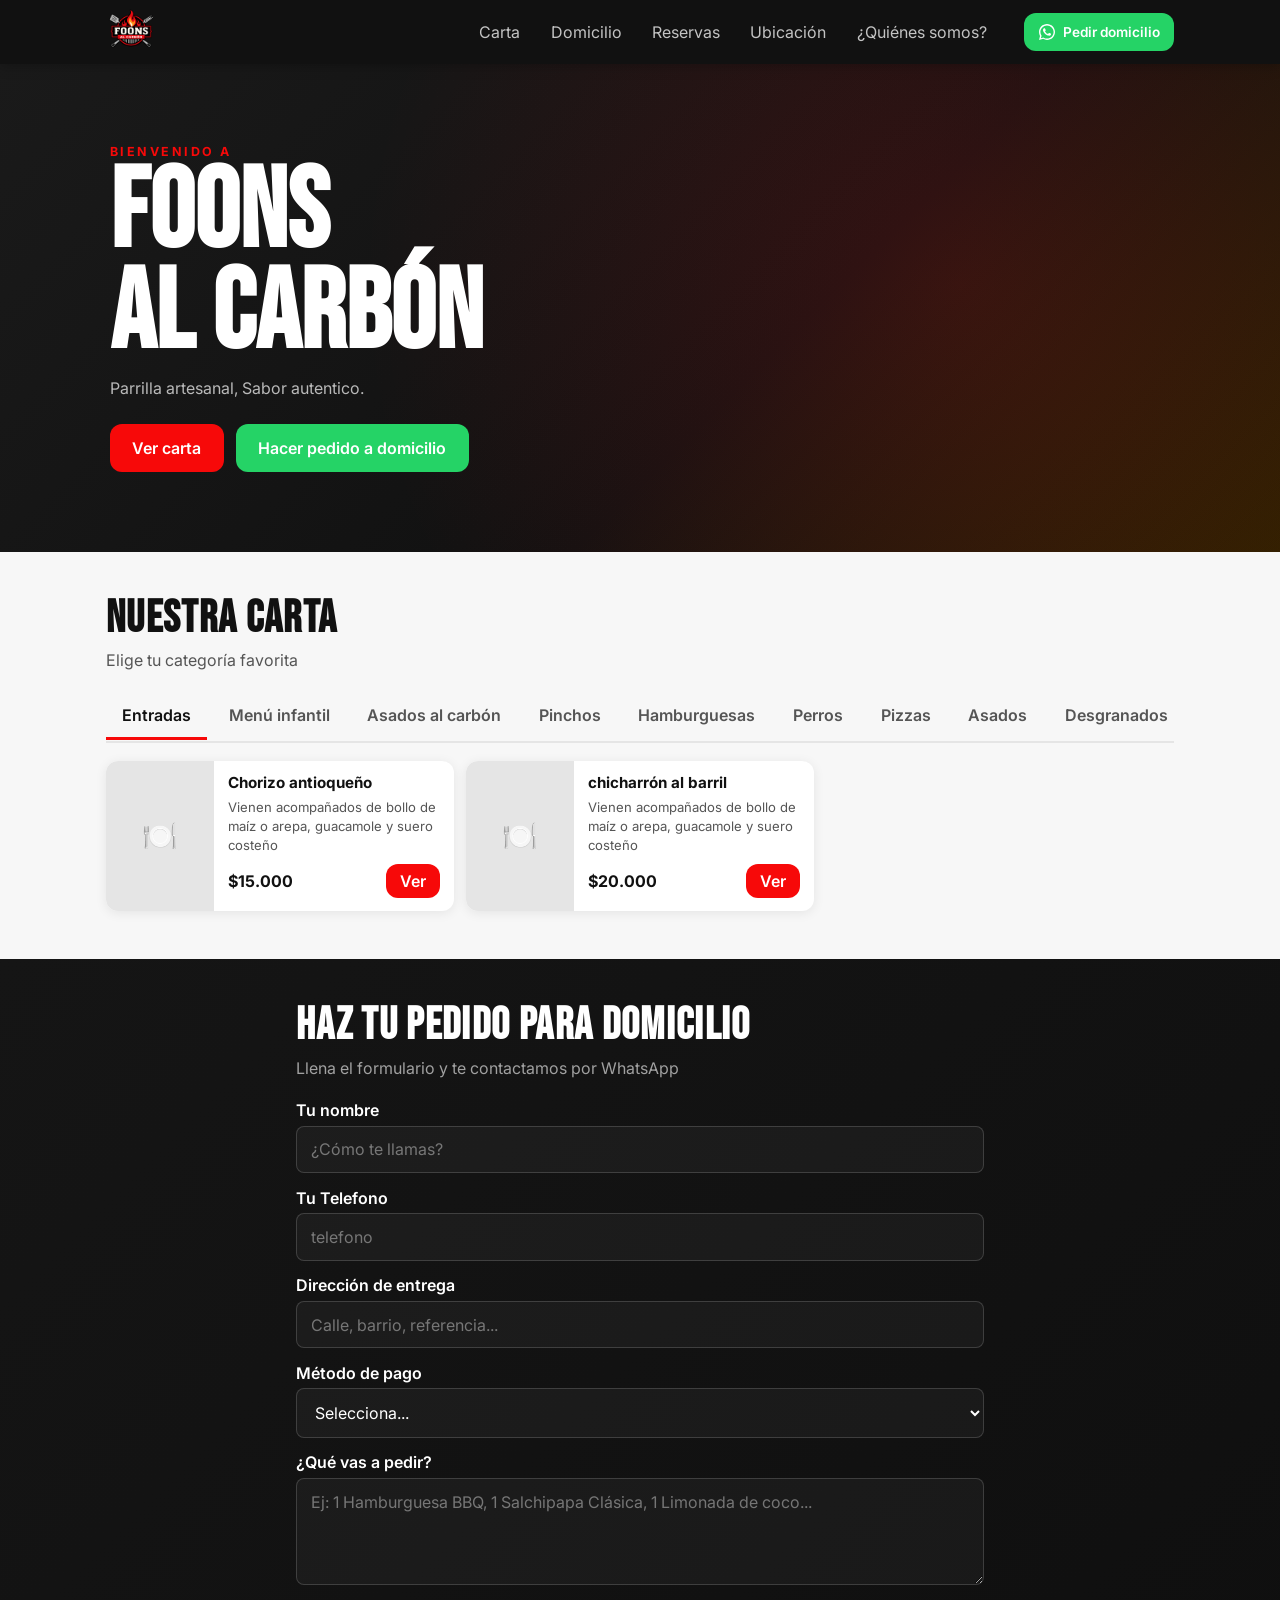
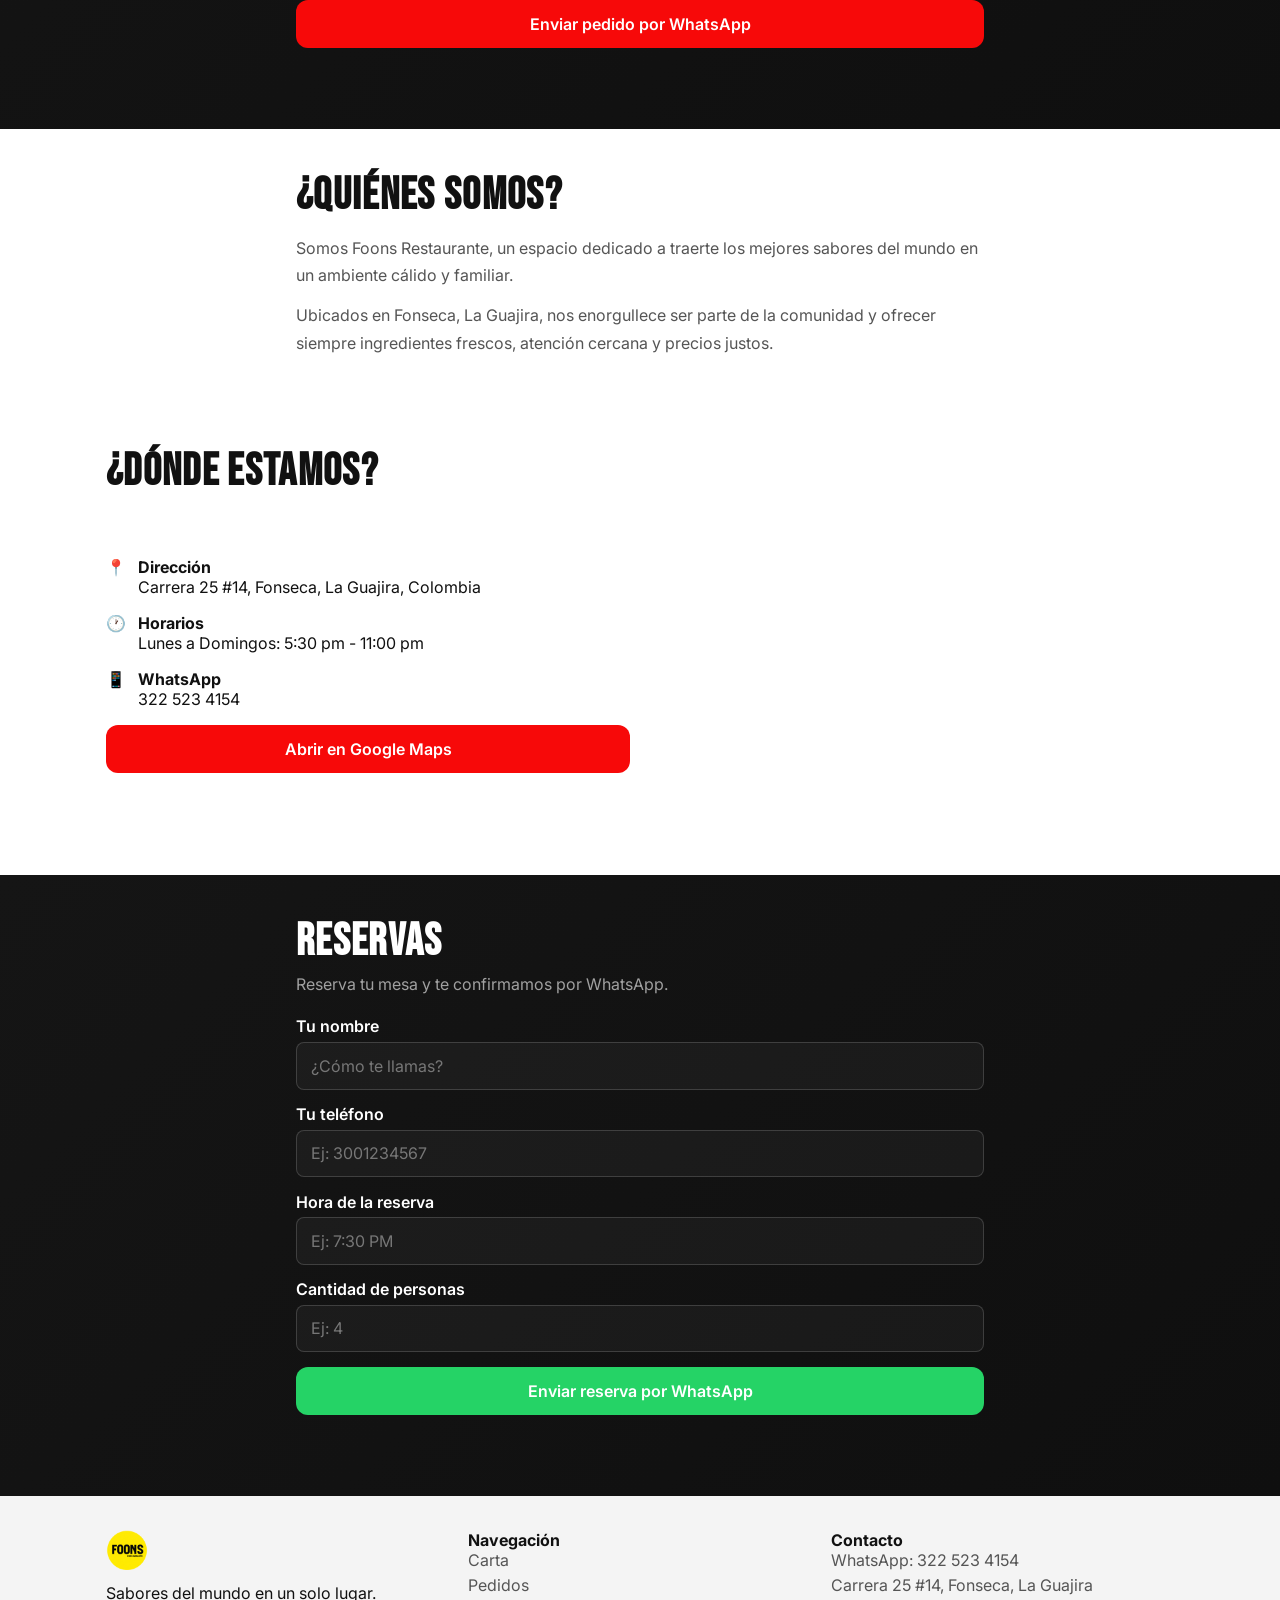
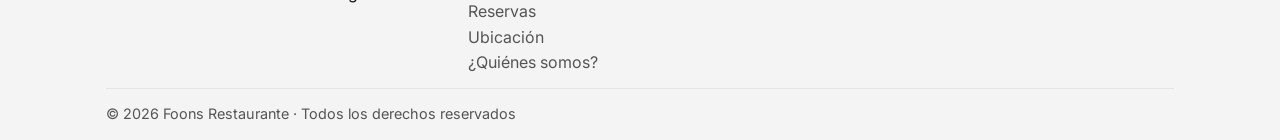
==== foons_carbon/foons-carbon.html @ 13ddc8e0 "feat: agregar pantalla de foosn al carbon y actualizar sus platos, y actualizar platos de foosn rest" ====
<!DOCTYPE html>
<html lang="es">

<head>
  <meta charset="UTF-8" />
  <meta name="viewport" content="width=device-width, initial-scale=1.0" />
  <title>Foons Al Carbon</title>
  <link rel="stylesheet" href="./foons-carbon.css" />
  <link href="https://fonts.googleapis.com/css2?family=Bebas+Neue&family=Inter:wght@400;500;600;700&display=swap"
    rel="stylesheet" />
</head>

<body>
  <header class="encabezado" id="inicio">
    <div class="barra">
      <a class="logotipo" href="#portada-inicio">
        <img src="../img/foons_al_carbon_logo.png" alt="Foons Al Carbon" />
      </a>

      <nav class="navegacion" id="navegacion">
        <ul class="lista">
          <li><a href="#carta">Carta</a></li>
          <li><a href="#pedidos">Domicilio</a></li>
          <li><a href="#reservas">Reservas</a></li>
          <li><a href="#ubicacion">Ubicación</a></li>
          <li><a href="#quienes">¿Quiénes somos?</a></li>


        </ul>
      </nav>

      <a class="boton boton--whatsapp" href="#pedidos">
        <svg viewBox="0 0 24 24" fill="currentColor" aria-hidden="true">
          <path
            d="M17.472 14.382c-.297-.149-1.758-.867-2.03-.967-.273-.099-.471-.148-.67.15-.197.297-.767.966-.94 1.164-.173.199-.347.223-.644.075-.297-.15-1.255-.463-2.39-1.475-.883-.788-1.48-1.761-1.653-2.059-.173-.297-.018-.458.13-.606.134-.133.298-.347.446-.52.149-.174.198-.298.298-.497.099-.198.05-.371-.025-.52-.075-.149-.669-1.612-.916-2.207-.242-.579-.487-.5-.669-.51-.173-.008-.371-.01-.57-.01-.198 0-.52.074-.792.372-.272.297-1.04 1.016-1.04 2.479 0 1.462 1.065 2.875 1.213 3.074.149.198 2.096 3.2 5.077 4.487.709.306 1.262.489 1.694.625.712.227 1.36.195 1.871.118.571-.085 1.758-.719 2.006-1.413.248-.694.248-1.289.173-1.413-.074-.124-.272-.198-.57-.347z" />
          <path
            d="M12 0C5.373 0 0 5.373 0 12c0 2.125.553 4.122 1.523 5.855L.057 23.885l6.195-1.624A11.946 11.946 0 0012 24c6.627 0 12-5.373 12-12S18.627 0 12 0zm0 21.894a9.89 9.89 0 01-5.031-1.375l-.361-.214-3.737.979 1.004-3.648-.235-.374A9.869 9.869 0 012.106 12C2.106 6.53 6.53 2.106 12 2.106S21.894 6.53 21.894 12 17.47 21.894 12 21.894z" />
        </svg>
        <span>Pedir domicilio</span>
      </a>

      <button class="boton-navegacion" id="boton-navegacion" aria-label="Abrir menú" aria-expanded="false"
        aria-controls="navegacion">
        <span></span><span></span><span></span>
      </button>
    </div>
  </header>

  <section class="portada" id="portada-inicio">
    <div class="portada-contenido">
      <p class="sobretitulo">Bienvenido a</p>
      <h1>Foons<br />Al Carbón</h1>
      <p class="portada-texto">Parrilla artesanal, Sabor autentico.</p>
      <div class="acciones">
        <a href="#carta" class="boton">Ver carta</a>
        <a href="#pedidos" class="boton boton--whatsapp">Hacer pedido a domicilio</a>
      </div>
    </div>
    <div class="portada-fondo"></div>
  </section>

  <section class="seccion seccion--gris" id="carta">
    <div class="contenedor">
      <h2>Nuestra Carta</h2>
      <p class="subtitulo">Elige tu categoría favorita</p>

      <div class="pestanas" role="tablist" aria-label="Categorías de menú">
        <button class="pestana activa" data-categoria="entradas" role="tab">Entradas</button>
        <button class="pestana" data-categoria="menu-infantil" role="tab">Menú infantil</button>
        <button class="pestana" data-categoria="asados-al-carbon" role="tab">Asados al carbón</button>
        <button class="pestana" data-categoria="pinchos" role="tab">Pinchos</button>
        <button class="pestana" data-categoria="hamburguesas" role="tab">Hamburguesas</button>


        <button class="pestana" data-categoria="perros" role="tab">Perros</button>
        <button class="pestana" data-categoria="pizzas" role="tab">Pizzas</button>
        <button class="pestana" data-categoria="asados" role="tab">Asados</button>
        <button class="pestana" data-categoria="desgranados" role="tab">Desgranados</button>
        <button class="pestana" data-categoria="Alitas" role="tab">Alitas</button>
        <button class="pestana" data-categoria="crepes" role="tab">Crepes</button>
        <button class="pestana" data-categoria="mexicana" role="tab">mexicana</button>
        <button class="pestana" data-categoria="bebidas" role="tab">Bebidas</button>
      </div>

      <div class="productos">
        <div class="grupo activo" data-grupo="entradas">

          <article class="producto" data-nombre="Chorizo antioqueño"
            data-descripcion="Vienen acompañados de bollo de maíz o arepa, guacamole y suero costeño"
            data-precio="$15.000" data-imagen="">
            <div class="producto-imagen sin-imagen"></div>
            <div class="producto-info">
              <h3>Chorizo antioqueño</h3>
              <p>Vienen acompañados de bollo de maíz o arepa, guacamole y suero costeño</p>
              <div class="producto-footer">
                <span>$15.000</span>
                <button class="boton boton--pequeno boton-ver" type="button">Ver</button>
              </div>
            </div>
          </article>

          <article class="producto" data-nombre="chicharrón al barril"
            data-descripcion="Vienen acompañados de bollo de maíz o arepa, guacamole y suero costeño"
            data-precio="$20.000" data-imagen="">
            <div class="producto-imagen sin-imagen"></div>
            <div class="producto-info">
              <h3>chicharrón al barril</h3>
              <p>Vienen acompañados de bollo de maíz o arepa, guacamole y suero costeño</p>
              <div class="producto-footer">
                <span>$20.000</span>
                <button class="boton boton--pequeno boton-ver" type="button">Ver</button>
              </div>
            </div>
          </article>
        </div>

        <div class="grupo" data-grupo="menu-infantil">
          <article class="producto" data-nombre="Papas con salchicha"
            data-descripcion="Salchicha, papas francesas y queso costeño" data-precio="$15.000" data-imagen="">
            <div class="producto-imagen sin-imagen"></div>
            <div class="producto-info">
              <h3>Papas con salchicha</h3>
              <p>Salchicha, papas francesas y queso costeño.</p>
              <div class="producto-footer">
                <span>$15.000</span>
                <button class="boton boton--pequeno boton-ver" type="button">Ver</button>
              </div>
            </div>
          </article>

          <article class="producto" data-nombre="Pechuguita infantil"
            data-descripcion="Acompañada con papas francesas y salsa de tomate" data-precio="$15.000" data-imagen="">
            <div class="producto-imagen sin-imagen"></div>
            <div class="producto-info">
              <h3>Pechuguita infantil</h3>
              <p>Acompañada con papas francesas y salsa de tomate</p>
              <div class="producto-footer">
                <span>$15.000</span>
                <button class="boton boton--pequeno boton-ver" type="button">Ver</button>
              </div>
            </div>
          </article>

          <article class="producto" data-nombre="Mini pincho"
            data-descripcion="Mini pincho de pollo, papas francesas y queso costeño" data-precio="$15.000"
            data-imagen="">
            <div class="producto-imagen sin-imagen"></div>
            <div class="producto-info">
              <h3>Mini pincho</h3>
              <p>Mini pincho de pollo, papas francesas y queso costeño</p>
              <div class="producto-footer">
                <span>$15.000</span>
                <button class="boton boton--pequeno boton-ver" type="button">Ver</button>
              </div>
            </div>
          </article>

          <article class="producto" data-nombre="Picadita Kids"
            data-descripcion="Trocitos de pechugas de pollo, salchicha, papa francesa, queso costeño y salsa de tomate"
            data-precio="$18.000" data-imagen="">
            <div class="producto-imagen sin-imagen"></div>
            <div class="producto-info">
              <h3>Picadita Kids</h3>
              <p>Trocitos de pechugas de pollo, salchicha, papa francesa, queso costeño y salsa de tomate</p>
              <div class="producto-footer">
                <span>$18.000</span>
                <button class="boton boton--pequeno boton-ver" type="button">Ver</button>
              </div>
            </div>
          </article>
        </div>

        <div class="grupo" data-grupo="asados-al-carbon">
          <article class="producto" data-nombre="Lomo de Cerdo"
            data-descripcion="acompañado con papa francesa, bollo de maíz o arepa picada y pico de gallo."
            data-precio="$25.000" data-imagen="">
            <div class="producto-imagen sin-imagen"></div>
            <div class="producto-info">
              <h3>Lomo de Cerdo</h3>
              <p>acompañado con papa francesa, bollo de maíz o arepa picada y pico de gallo.</p>
              <div class="producto-footer">
                <span>$25.000</span>
                <button class="boton boton--pequeno boton-ver" type="button">Ver</button>
              </div>
            </div>
          </article>

          <article class="producto" data-nombre="Pechuga de pollo"
            data-descripcion="acompañado con papa francesa, bollo de maíz o arepa picada y pico de gallo."
            data-precio="$25.000" data-imagen="">
            <div class="producto-imagen sin-imagen"></div>
            <div class="producto-info">
              <h3>Pechuga de pollo</h3>
              <p>acompañado con papa francesa, bollo de maíz o arepa picada y pico de gallo.</p>
              <div class="producto-footer">
                <span>$25.000</span>
                <button class="boton boton--pequeno boton-ver" type="button">Ver</button>
              </div>
            </div>
          </article>

          <article class="producto" data-nombre="Churrasco"
            data-descripcion="acompañado con papa francesa, bollo de maíz o arepa picada y pico de gallo."
            data-precio="$33.000" data-imagen="">
            <div class="producto-imagen sin-imagen"></div>
            <div class="producto-info">
              <h3>Churrasco</h3>
              <p>acompañado con papa francesa, bollo de maíz o arepa picada y pico de gallo.</p>
              <div class="producto-footer">
                <span>$33.000</span>
                <button class="boton boton--pequeno boton-ver" type="button">Ver</button>
              </div>
            </div>
          </article>

          <article class="producto" data-nombre="Asado mixto"
            data-descripcion="acompañado con papa francesa, bollo de maíz o arepa picada y pico de gallo."
            data-precio="$35.000" data-imagen="">
            <div class="producto-imagen sin-imagen"></div>
            <div class="producto-info">
              <h3>Asado mixto</h3>
              <p>acompañado con papa francesa, bollo de maíz o arepa picada y pico de gallo.</p>
              <div class="producto-footer">
                <span>$35.000</span>
                <button class="boton boton--pequeno boton-ver" type="button">Ver</button>
              </div>
            </div>
          </article>

          <article class="producto" data-nombre="chicharrón al barril"
            data-descripcion="acompañado con papa francesa, bollo de maíz o arepa picada y pico de gallo."
            data-precio="$35.000" data-imagen="">
            <div class="producto-imagen sin-imagen"></div>
            <div class="producto-info">
              <h3>chicharrón al barril</h3>
              <p>acompañado con papa francesa, bollo de maíz o arepa picada y pico de gallo.</p>
              <div class="producto-footer">
                <span>$35.000</span>
                <button class="boton boton--pequeno boton-ver" type="button">Ver</button>
              </div>
            </div>
          </article>

          <article class="producto" data-nombre="Lomo fino"
            data-descripcion="acompañado con papa francesa, bollo de maíz o arepa picada y pico de gallo."
            data-precio="$36.000" data-imagen="">
            <div class="producto-imagen sin-imagen"></div>
            <div class="producto-info">
              <h3>Lomo fino</h3>
              <p>acompañado con papa francesa, bollo de maíz o arepa picada y pico de gallo.</p>
              <div class="producto-footer">
                <span>$36.000</span>
                <button class="boton boton--pequeno boton-ver" type="button">Ver</button>
              </div>
            </div>
          </article>


          <article class="producto" data-nombre="Punta gorda"
            data-descripcion="acompañado con papa francesa, bollo de maíz o arepa picada y pico de gallo."
            data-precio="$36.000" data-imagen="">
            <div class="producto-imagen sin-imagen"></div>
            <div class="producto-info">
              <h3>Punta gorda</h3>
              <p>acompañado con papa francesa, bollo de maíz o arepa picada y pico de gallo.</p>
              <div class="producto-footer">
                <span>$36.000</span>
                <button class="boton boton--pequeno boton-ver" type="button">Ver</button>
              </div>
            </div>
          </article>

          <article class="producto" data-nombre="Costillas BBQ"
            data-descripcion="Costillas de cerdo deshuesadas bañadas en una salsa BBQ de maracuyá" data-precio="$36.000"
            data-imagen="">
            <div class="producto-imagen sin-imagen"></div>
            <div class="producto-info">
              <h3>Costillas BBQ</h3>
              <p>Costillas de cerdo deshuesadas bañadas en una salsa BBQ de maracuyá</p>
              <div class="producto-footer">
                <span>$36.000</span>
                <button class="boton boton--pequeno boton-ver" type="button">Ver</button>
              </div>
            </div>
          </article>

          <article class="producto" data-nombre="New York 300 a 350  GR"
            data-descripcion="acompañado con papa francesa, bollo de maíz o arepa picada y pico de gallo."
            data-precio="$48.000" data-imagen="">
            <div class="producto-imagen sin-imagen"></div>
            <div class="producto-info">
              <h3>New York 300 a 350 GR</h3>
              <p>acompañado con papa francesa, bollo de maíz o arepa picada y pico de gallo.
              </p>
              <div class="producto-footer">
                <span>$48.000</span>
                <button class="boton boton--pequeno boton-ver" type="button">Ver</button>
              </div>
            </div>
          </article>


          <article class="producto" data-nombre="Parrillada FOONS (3 A 4 personas)"
            data-descripcion="Carne, pollo, cerdo, chorizo antioqueño chicharrón al barril, bollo de maíz, papa francesa y arepa asada, guacamole, salsa de ajo y chimichurri"
            data-precio="$75.000" data-imagen="">
            <div class="producto-imagen sin-imagen"></div>
            <div class="producto-info">
              <h3>Parrillada FOONS (3 A 4 personas)</h3>
              <p>Carne, pollo, cerdo, chorizo antioqueño chicharrón al barril, bollo de maíz, papa francesa y arepa
                asada, guacamole, salsa de ajo y chimichurri</p>
              <div class="producto-footer">
                <span>$75.000</span>
                <button class="boton boton--pequeno boton-ver" type="button">Ver</button>
              </div>
            </div>
          </article>
        </div>

        <div class="grupo" data-grupo="pinchos">

          <article class="producto" data-nombre="Pincho de pollo"
            data-descripcion="acompañado de arepa picada, bollo de maíz o papa francesa con queso costeño rallado y pico de gallo."
            data-precio="$22.000" data-imagen="">
            <div class="producto-imagen sin-imagen"></div>
            <div class="producto-info">
              <h3>Pincho de pollo</h3>
              <p>acompañado de arepa picada, bollo de maíz o papa francesa con queso costeño rallado y pico de gallo.
              </p>
              <div class="producto-footer">
                <span>$22.000</span>
                <button class="boton boton--pequeno boton-ver" type="button">Ver</button>
              </div>
            </div>
          </article>

          <article class="producto" data-nombre="Pincho Mixto"
            data-descripcion="Carne y pollo, acompañado de arepa picada, bollo de maíz o papa francesa con queso costeño rallado y pico de gallo."
            data-precio="$24.000" data-imagen="">
            <div class="producto-imagen sin-imagen"></div>
            <div class="producto-info">
              <h3>Pincho Mixto</h3>
              <p>Carne y pollo, acompañado de arepa picada, bollo de maíz o papa francesa con queso costeño rallado y
                pico de gallo.</p>
              <div class="producto-footer">
                <span>$24.000</span>
                <button class="boton boton--pequeno boton-ver" type="button">Ver</button>
              </div>
            </div>
          </article>

          <article class="producto" data-nombre="Pinchos trifásico"
            data-descripcion="Carne, pollo, chorizo y butifarra, acompañado de arepa picada, bollo de maíz o papa francesa con queso costeño rallado y pico de gallo."
            data-precio="$25.000" data-imagen="">
            <div class="producto-imagen sin-imagen"></div>
            <div class="producto-info">
              <h3>Pinchos trifásico</h3>
              <p>Carne, pollo, chorizo y butifarra, acompañado de arepa picada, bollo de maíz o papa francesa con queso
                costeño rallado y pico de gallo.</p>
              <div class="producto-footer">
                <span>$25.000</span>
                <button class="boton boton--pequeno boton-ver" type="button">Ver</button>
              </div>
            </div>
          </article>
        </div>

        <div class="grupo" data-grupo="hamburguesas">
          <article class="producto" data-nombre="Clásic BBQ"
            data-descripcion="Carne premium, queso cheddar, tocineta, vegetales frescos y salsa BBQ de maracuyá."
            data-precio="$20.000" data-imagen="">
            <div class="producto-imagen sin-imagen"></div>
            <div class="producto-info">
              <h3>Clásic BBQ</h3>
              <p>Carne premium, queso cheddar, tocineta, vegetales frescos y salsa BBQ de maracuyá.</p>
              <div class="producto-footer">
                <span>$20.000</span>
                <button class="boton boton--pequeno boton-ver" type="button">Ver</button>
              </div>
            </div>
          </article>

          <article class="producto" data-nombre="Parrillera"
            data-descripcion="Carne premium, queso cheddar, queso asada a la parrilla, mermelada de tocineta, cebolla crispy y vegetales frescos."
            data-precio="$24.000" data-imagen="">
            <div class="producto-imagen sin-imagen"></div>
            <div class="producto-info">
              <h3>Parrillera</h3>
              <p>Carne premium, queso cheddar, queso asada a la parrilla, mermelada de tocineta, cebolla crispy y vegetales frescos.</p>
              <div class="producto-footer">
                <span>$24.000</span>
                <button class="boton boton--pequeno boton-ver" type="button">Ver</button>
              </div>
            </div>
          </article>

          <article class="producto" data-nombre="La gaucha"
            data-descripcion="Carne premium, queso cheddar, mayonesa de ajo, chorizo antioqueño, chimichurri de la casa y vegetales frescos."
            data-precio="$24.000" data-imagen="">
            <div class="producto-imagen sin-imagen"></div>
            <div class="producto-info">
              <h3>La gaucha</h3>
              <p>Carne premium, queso cheddar, mayonesa de ajo, chorizo antioqueño, chimichurri de la casa y vegetales frescos.</p>
              <div class="producto-footer">
                <span>$24.000</span>
                <button class="boton boton--pequeno boton-ver" type="button">Ver</button>
              </div>
            </div>
          </article>

          <article class="producto" data-nombre="La doble nekar"
            data-descripcion="Doble carne premium, doble queso cheddar, tocineta crispy, queso crema de chile dulce y vegetales frescos."
            data-precio="$27.000" data-imagen="">
            <div class="producto-imagen sin-imagen"></div>
            <div class="producto-info">
              <h3>La doble nekar</h3>
              <p>Doble carne premium, doble queso cheddar, tocineta crispy, queso crema de chile dulce y vegetales frescos.</p>
              <div class="producto-footer">
                <span>$27.000</span>
                <button class="boton boton--pequeno boton-ver" type="button">Ver</button>
              </div>
            </div>
          </article>

          <article class="producto" data-nombre="Caribbean blue"
            data-descripcion="Carne premium, queso cheddar, tocineta, salsa de champiñones y queso azul."
            data-precio="$27.000" data-imagen="">
            <div class="producto-imagen sin-imagen"></div>
            <div class="producto-info">
              <h3>Caribbean blue</h3>
              <p>Carne premium, queso cheddar, tocineta, salsa de champiñones y queso azul.</p>
              <div class="producto-footer">
                <span>$27.000</span>
                <button class="boton boton--pequeno boton-ver" type="button">Ver</button>
              </div>
            </div>
          </article>
        </div>

        <div class="grupo" data-grupo="pizzas">
          <article class="producto" data-nombre="Jamon y queso"
            data-descripcion="Pizza clasica. Tamano personal, mediana o grande."
            data-precio="Personal $15.000 Mediana $27.000 Grande $43.000" data-imagen="">
            <div class="producto-imagen sin-imagen"></div>
            <div class="producto-info">
              <h3>Jamon y queso</h3>
              <p>Pizza clasica. Tamano personal, mediana o grande.</p>
              <div class="producto-footer">
                <span>Personal $15.000 Mediana $27.000 Grande $43.000</span>
                <button class="boton boton--pequeno boton-ver" type="button">Ver</button>
              </div>
            </div>
          </article>

          <article class="producto" data-nombre="Bocadillo"
            data-descripcion="Pizza de bocadillo. Tamano personal, mediana o grande."
            data-precio="Personal $15.000 Mediana $27.000 Grande $43.000" data-imagen="">
            <div class="producto-imagen sin-imagen"></div>
            <div class="producto-info">
              <h3>Bocadillo</h3>
              <p>Pizza de bocadillo. Tamano personal, mediana o grande.</p>
              <div class="producto-footer">
                <span>Personal $15.000 Mediana $27.000 Grande $43.000</span>
                <button class="boton boton--pequeno boton-ver" type="button">Ver</button>
              </div>
            </div>
          </article>

          <article class="producto" data-nombre="Hawaiana"
            data-descripcion="Pizza hawaiana. Tamano personal, mediana o grande."
            data-precio="Personal $16.000 Mediana $30.000 Grande $46.000" data-imagen="">
            <div class="producto-imagen sin-imagen"></div>
            <div class="producto-info">
              <h3>Hawaiana</h3>
              <p>Pizza hawaiana. Tamano personal, mediana o grande.</p>
              <div class="producto-footer">
                <span>Personal $16.000 Mediana $30.000 Grande $46.000</span>
                <button class="boton boton--pequeno boton-ver" type="button">Ver</button>
              </div>
            </div>
          </article>

          <article class="producto" data-nombre="Salami"
            data-descripcion="Pizza de salami. Tamano personal, mediana o grande."
            data-precio="Personal $15.000 Mediana $27.000 Grande $43.000" data-imagen="">
            <div class="producto-imagen sin-imagen"></div>
            <div class="producto-info">
              <h3>Salami</h3>
              <p>Pizza de salami. Tamano personal, mediana o grande.</p>
              <div class="producto-footer">
                <span>Personal $15.000 Mediana $27.000 Grande $43.000</span>
                <button class="boton boton--pequeno boton-ver" type="button">Ver</button>
              </div>
            </div>
          </article>

          <article class="producto" data-nombre="Pepperoni"
            data-descripcion="Pizza de pepperoni. Tamano personal, mediana o grande."
            data-precio="Personal $16.000 Mediana $30.000 Grande $46.000" data-imagen="">
            <div class="producto-imagen sin-imagen"></div>
            <div class="producto-info">
              <h3>Pepperoni</h3>
              <p>Pizza de pepperoni. Tamano personal, mediana o grande.</p>
              <div class="producto-footer">
                <span>Personal $16.000 Mediana $30.000 Grande $46.000</span>
                <button class="boton boton--pequeno boton-ver" type="button">Ver</button>
              </div>
            </div>
          </article>

          <article class="producto" data-nombre="Vegetariana"
            data-descripcion="Tomate, cebolla, pimenton verde, champinon y maíz. Tamano personal, mediana o grande."
            data-precio="Personal $15.000 Mediana $27.000 Grande $43.000" data-imagen="">
            <div class="producto-imagen sin-imagen"></div>
            <div class="producto-info">
              <h3>Vegetariana</h3>
              <p>Tomate, cebolla, pimenton verde, champinon y maíz. Tamano personal, mediana o grande.</p>
              <div class="producto-footer">
                <span>Personal $15.000 Mediana $27.000 Grande $43.000</span>
                <button class="boton boton--pequeno boton-ver" type="button">Ver</button>
              </div>
            </div>
          </article>

          <article class="producto" data-nombre="Pollo-maíz"
            data-descripcion="Pizza de pollo y maíz. Tamano personal, mediana o grande."
            data-precio="Personal $18.000 Mediana $36.000 Grande $53.000" data-imagen="">
            <div class="producto-imagen sin-imagen"></div>
            <div class="producto-info">
              <h3>Pollo-maíz</h3>
              <p>Pizza de pollo y maíz. Tamano personal, mediana o grande.</p>
              <div class="producto-footer">
                <span>Personal $18.000 Mediana $36.000 Grande $53.000</span>
                <button class="boton boton--pequeno boton-ver" type="button">Ver</button>
              </div>
            </div>
          </article>

          <article class="producto" data-nombre="Pollo-champinon"
            data-descripcion="Pizza de pollo y champinon. Tamano personal, mediana o grande."
            data-precio="Personal $18.000 Mediana $36.000 Grande $53.000" data-imagen="">
            <div class="producto-imagen sin-imagen"></div>
            <div class="producto-info">
              <h3>Pollo-champinon</h3>
              <p>Pizza de pollo y champinon. Tamano personal, mediana o grande.</p>
              <div class="producto-footer">
                <span>Personal $18.000 Mediana $36.000 Grande $53.000</span>
                <button class="boton boton--pequeno boton-ver" type="button">Ver</button>
              </div>
            </div>
          </article>

          <article class="producto" data-nombre="Pollo-jamon"
            data-descripcion="Pizza de pollo y jamon. Tamano personal, mediana o grande."
            data-precio="Personal $18.000 Mediana $36.000 Grande $53.000" data-imagen="">
            <div class="producto-imagen sin-imagen"></div>
            <div class="producto-info">
              <h3>Pollo-jamon</h3>
              <p>Pizza de pollo y jamon. Tamano personal, mediana o grande.</p>
              <div class="producto-footer">
                <span>Personal $18.000 Mediana $36.000 Grande $53.000</span>
                <button class="boton boton--pequeno boton-ver" type="button">Ver</button>
              </div>
            </div>
          </article>

          <article class="producto" data-nombre="Pollo-carbonara"
            data-descripcion="Pizza estilo carbonara de pollo. Tamano personal, mediana o grande."
            data-precio="Personal $18.000 Mediana $40.000 Grande $60.000" data-imagen="">
            <div class="producto-imagen sin-imagen"></div>
            <div class="producto-info">
              <h3>Pollo-carbonara</h3>
              <p>Pizza estilo carbonara de pollo. Tamano personal, mediana o grande.</p>
              <div class="producto-footer">
                <span>Personal $18.000 Mediana $40.000 Grande $60.000</span>
                <button class="boton boton--pequeno boton-ver" type="button">Ver</button>
              </div>
            </div>
          </article>

          <article class="producto" data-nombre="4-estaciones"
            data-descripcion="Pollo, chorizo, butifarra y jamon. Tamano personal, mediana o grande."
            data-precio="Personal $20.000 Mediana $40.000 Grande $60.000" data-imagen="">
            <div class="producto-imagen sin-imagen"></div>
            <div class="producto-info">
              <h3>4-estaciones</h3>
              <p>Pollo, chorizo, butifarra y jamon. Tamano personal, mediana o grande.</p>
              <div class="producto-footer">
                <span>Personal $20.000 Mediana $40.000 Grande $60.000</span>
                <button class="boton boton--pequeno boton-ver" type="button">Ver</button>
              </div>
            </div>
          </article>

          <article class="producto" data-nombre="Carnivora"
            data-descripcion="Jamon, salami, pepperoni y tocineta. Tamano personal, mediana o grande."
            data-precio="Personal $20.000 Mediana $40.000 Grande $60.000" data-imagen="">
            <div class="producto-imagen sin-imagen"></div>
            <div class="producto-info">
              <h3>Carnivora</h3>
              <p>Jamon, salami, pepperoni y tocineta. Tamano personal, mediana o grande.</p>
              <div class="producto-footer">
                <span>Personal $20.000 Mediana $40.000 Grande $60.000</span>
                <button class="boton boton--pequeno boton-ver" type="button">Ver</button>
              </div>
            </div>
          </article>

          <article class="producto" data-nombre="Mexicana"
            data-descripcion="Carne molida bolanesa, pimenton, cebolla, maíz tierno, nachos triturados y cilantro finamente picado. Tamano personal, mediana o grande."
            data-precio="Personal $20.000 Mediana $40.000 Grande $60.000" data-imagen="">
            <div class="producto-imagen sin-imagen"></div>
            <div class="producto-info">
              <h3>Mexicana</h3>
              <p>Carne molida bolanesa, pimenton, cebolla, maíz tierno, nachos triturados y cilantro finamente picado.
                Tamano personal, mediana o grande.</p>
              <div class="producto-footer">
                <span>Personal $20.000 Mediana $40.000 Grande $60.000</span>
                <button class="boton boton--pequeno boton-ver" type="button">Ver</button>
              </div>
            </div>
          </article>

          <article class="producto" data-nombre="Siciliana"
            data-descripcion="Pollo, tomate cherry, cebolla caramelizada, champinon, albahaca y queso parmesano. Tamano personal, mediana o grande."
            data-precio="Personal $20.000 Mediana $40.000 Grande $60.000" data-imagen="">
            <div class="producto-imagen sin-imagen"></div>
            <div class="producto-info">
              <h3>Siciliana</h3>
              <p>Pollo, tomate cherry, cebolla caramelizada, champinon, albahaca y queso parmesano. Tamano personal,
                mediana o grande.</p>
              <div class="producto-footer">
                <span>Personal $20.000 Mediana $40.000 Grande $60.000</span>
                <button class="boton boton--pequeno boton-ver" type="button">Ver</button>
              </div>
            </div>
          </article>

          <article class="producto" data-nombre="Pork"
            data-descripcion="Costilla de cerdo desmachada en salsa BBQ de cerveza y cilantro finamente picado. Tamano personal, mediana o grande."
            data-precio="Personal $20.000 Mediana $40.000 Grande $60.000" data-imagen="">
            <div class="producto-imagen sin-imagen"></div>
            <div class="producto-info">
              <h3>Pork</h3>
              <p>Costilla de cerdo desmachada en salsa BBQ de cerveza y cilantro finamente picado. Tamano personal,
                mediana o grande.</p>
              <div class="producto-footer">
                <span>Personal $20.000 Mediana $40.000 Grande $60.000</span>
                <button class="boton boton--pequeno boton-ver" type="button">Ver</button>
              </div>
            </div>
          </article>

          <article class="producto" data-nombre="Especial"
            data-descripcion="Jamon, pollo desmechado, chorizo, ranchera, maíz tierno, papa ripio y salsa tartara. Tamano personal, mediana o grande."
            data-precio="Personal $20.000 Mediana $40.000 Grande $60.000" data-imagen="">
            <div class="producto-imagen sin-imagen"></div>
            <div class="producto-info">
              <h3>Especial</h3>
              <p>Jamon, pollo desmechado, chorizo, ranchera, maíz tierno, papa ripio y salsa tartara. Tamano personal,
                mediana o grande.</p>
              <div class="producto-footer">
                <span>Personal $20.000 Mediana $40.000 Grande $60.000</span>
                <button class="boton boton--pequeno boton-ver" type="button">Ver</button>
              </div>
            </div>
          </article>

          <article class="producto" data-nombre="Politana"
            data-descripcion="Jamon, salami, pimenton y cebolla. Tamano personal, mediana o grande."
            data-precio="Personal $20.000 Mediana $40.000 Grande $60.000" data-imagen="">
            <div class="producto-imagen sin-imagen"></div>
            <div class="producto-info">
              <h3>Politana</h3>
              <p>Jamon, salami, pimenton y cebolla. Tamano personal, mediana o grande.</p>
              <div class="producto-footer">
                <span>Personal $20.000 Mediana $40.000 Grande $60.000</span>
                <button class="boton boton--pequeno boton-ver" type="button">Ver</button>
              </div>
            </div>
          </article>

          <article class="producto" data-nombre="Adicional: borde de queso"
            data-descripcion="(Personal) $7.000, (Mediana) $10.000, (Grande) $16.000." data-precio="Desde $7.000"
            data-imagen="">
            <div class="producto-imagen sin-imagen"></div>
            <div class="producto-info">
              <h3>Adicional: borde de queso</h3>
              <p>(Personal) $7.000, (Mediana) $10.000, (Grande) $16.000.</p>
              <div class="producto-footer">
                <span>Desde $7.000</span>
                <button class="boton boton--pequeno boton-ver" type="button">Ver</button>
              </div>
            </div>
          </article>

          <article class="producto" data-nombre="Adicional: borde de queso con bocadillo"
            data-descripcion="$6.000 / $8.000 / $12.000 segun tamano." data-precio="Desde $6.000" data-imagen="">
            <div class="producto-imagen sin-imagen"></div>
            <div class="producto-info">
              <h3>Adicional: borde de queso con bocadillo</h3>
              <p>$6.000 / $8.000 / $12.000 segun tamano.</p>
              <div class="producto-footer">
                <span>Desde $6.000</span>
                <button class="boton boton--pequeno boton-ver" type="button">Ver</button>
              </div>
            </div>
          </article>

          <article class="producto" data-nombre="Adicional: pina" data-descripcion="$4.000 / $8.000 segun tamano."
            data-precio="Desde $4.000" data-imagen="">
            <div class="producto-imagen sin-imagen"></div>
            <div class="producto-info">
              <h3>Adicional: pina</h3>
              <p>$4.000 / $8.000 segun tamano.</p>
              <div class="producto-footer">
                <span>Desde $4.000</span>
                <button class="boton boton--pequeno boton-ver" type="button">Ver</button>
              </div>
            </div>
          </article>

          <article class="producto" data-nombre="Adicional: tocineta" data-descripcion="$4.000 / $8.000 segun tamano."
            data-precio="Desde $4.000" data-imagen="">
            <div class="producto-imagen sin-imagen"></div>
            <div class="producto-info">
              <h3>Adicional: tocineta</h3>
              <p>$4.000 / $8.000 segun tamano.</p>
              <div class="producto-footer">
                <span>Desde $4.000</span>
                <button class="boton boton--pequeno boton-ver" type="button">Ver</button>
              </div>
            </div>
          </article>

          <article class="producto" data-nombre="Adicional: maíz" data-descripcion="$3.000 / $6.000 segun tamano."
            data-precio="Desde $3.000" data-imagen="">
            <div class="producto-imagen sin-imagen"></div>
            <div class="producto-info">
              <h3>Adicional: maíz</h3>
              <p>$3.000 / $6.000 segun tamano.</p>
              <div class="producto-footer">
                <span>Desde $3.000</span>
                <button class="boton boton--pequeno boton-ver" type="button">Ver</button>
              </div>
            </div>
          </article>
        </div>

        <div class="grupo" data-grupo="asados">
          <article class="producto" data-nombre="Cambio de acompañamiento"
            data-descripcion="Opciones disponibles: papa casco, papa al vapor, bollo de maíz." data-precio="Incluido"
            data-imagen="">
            <div class="producto-imagen sin-imagen"></div>
            <div class="producto-info">
              <h3>Cambio de acompañamiento</h3>
              <p>Opciones disponibles: papa casco, papa al vapor, bollo de maíz.</p>
              <div class="producto-footer">
                <span>Incluido</span>
                <button class="boton boton--pequeno boton-ver" type="button">Ver</button>
              </div>
            </div>
          </article>

          <article class="producto" data-nombre="Parrilada mixta"
            data-descripcion="chicharrón, chorizo de ternera, salteado de lomo fino, lomo de cerdo y pechuga acompañado de papas casco, bollo de maíz con queso, guacamole, picante suave y salsas de la casa."
            data-precio="$48.000" data-imagen="">
            <div class="producto-imagen sin-imagen"></div>
            <div class="producto-info">
              <h3>Parrilada mixta</h3>
              <p>chicharrón, chorizo de ternera, salteado de lomo fino, lomo de cerdo y pechuga acompañado de papas
                casco, bollo de maíz con queso, guacamole, picante suave y salsas de la casa.</p>
              <div class="producto-footer">
                <span>$48.000</span>
                <button class="boton boton--pequeno boton-ver" type="button">Ver</button>
              </div>
            </div>
          </article>

          <article class="producto" data-nombre="Costillas BBQ"
            data-descripcion="400 gr de costillas de cerdo premium horneada y banada en salsa BBQ, acompanada con papas a la francesa y pico de gallo."
            data-precio="$32.000" data-imagen="">
            <div class="producto-imagen sin-imagen"></div>
            <div class="producto-info">
              <h3>Costillas BBQ</h3>
              <p>400 gr de costillas de cerdo premium horneada y banada en salsa BBQ, acompanada con papas a la francesa
                y pico de gallo.</p>
              <div class="producto-footer">
                <span>$32.000</span>
                <button class="boton boton--pequeno boton-ver" type="button">Ver</button>
              </div>
            </div>
          </article>

          <article class="producto" data-nombre="Asado mixto"
            data-descripcion="400 gramos entre filete de pechuga, lomo fino y chorizo de ternera todos asados a la plancha y acompañado de papas a la francesa y ensalada."
            data-precio="$32.000" data-imagen="">
            <div class="producto-imagen sin-imagen"></div>
            <div class="producto-info">
              <h3>Asado mixto</h3>
              <p>400 gramos entre filete de pechuga, lomo fino y chorizo de ternera todos asados a la plancha y
                acompañado de papas a la francesa y ensalada.</p>
              <div class="producto-footer">
                <span>$32.000</span>
                <button class="boton boton--pequeno boton-ver" type="button">Ver</button>
              </div>
            </div>
          </article>

          <article class="producto" data-nombre="Lomo fino"
            data-descripcion="300 gr de lomo fino asado a la plancha, acompañado de papas a la francesa y pico de gallo."
            data-precio="$30.000" data-imagen="">
            <div class="producto-imagen sin-imagen"></div>
            <div class="producto-info">
              <h3>Lomo fino</h3>
              <p>300 gr de lomo fino asado a la plancha, acompañado de papas a la francesa y pico de gallo.</p>
              <div class="producto-footer">
                <span>$30.000</span>
                <button class="boton boton--pequeno boton-ver" type="button">Ver</button>
              </div>
            </div>
          </article>

          <article class="producto" data-nombre="Pechuga gratinada"
            data-descripcion="300 gr de filete de pechuga asado a la plancha y gratinada con queso mozarella y parmesano, acompañado de papas a la francesa y pico de gallo."
            data-precio="$27.000" data-imagen="">
            <div class="producto-imagen sin-imagen"></div>
            <div class="producto-info">
              <h3>Pechuga gratinada</h3>
              <p>300 gr de filete de pechuga asado a la plancha y gratinada con queso mozarella y parmesano, acompañado
                de papas a la francesa y pico de gallo.</p>
              <div class="producto-footer">
                <span>$27.000</span>
                <button class="boton boton--pequeno boton-ver" type="button">Ver</button>
              </div>
            </div>
          </article>

          <article class="producto" data-nombre="Brocheta foons"
            data-descripcion="Lomo fino, pechuga, tocineta, sobre una cama de platano maduro, guacamole, pico de gallo y suero."
            data-precio="$26.000" data-imagen="">
            <div class="producto-imagen sin-imagen"></div>
            <div class="producto-info">
              <h3>Brocheta foons</h3>
              <p>Lomo fino, pechuga, tocineta, sobre una cama de platano maduro, guacamole, pico de gallo y suero.</p>
              <div class="producto-footer">
                <span>$26.000</span>
                <button class="boton boton--pequeno boton-ver" type="button">Ver</button>
              </div>
            </div>
          </article>

          <article class="producto" data-nombre="Medallones de lomo en salsa agridulce"
            data-descripcion="300 gr de lomo de cerdo asado a la plancha y banados en salsa agridulce de la casa, acompañado de papas a la francesa y pico de gallo."
            data-precio="$25.000" data-imagen="">
            <div class="producto-imagen sin-imagen"></div>
            <div class="producto-info">
              <h3>Medallones de lomo en salsa agridulce</h3>
              <p>300 gr de lomo de cerdo asado a la plancha y banados en salsa agridulce de la casa, acompañado de papas
                a la francesa y pico de gallo.</p>
              <div class="producto-footer">
                <span>$25.000</span>
                <button class="boton boton--pequeno boton-ver" type="button">Ver</button>
              </div>
            </div>
          </article>

          <article class="producto" data-nombre="Brocheta mixta"
            data-descripcion="Lomo fino, pechuga, acompanada de papa casco y mazorca desgranada." data-precio="$24.000"
            data-imagen="">
            <div class="producto-imagen sin-imagen"></div>
            <div class="producto-info">
              <h3>Brocheta mixta</h3>
              <p>Lomo fino, pechuga, acompanada de papa casco y mazorca desgranada.</p>
              <div class="producto-footer">
                <span>$24.000</span>
                <button class="boton boton--pequeno boton-ver" type="button">Ver</button>
              </div>
            </div>
          </article>

          <article class="producto" data-nombre="Lomo de cerdo"
            data-descripcion="300 gr de lomo de cerdo asado a la plancha, acompañado de papas a la francesa y pico de gallo."
            data-precio="$23.000" data-imagen="">
            <div class="producto-imagen sin-imagen"></div>
            <div class="producto-info">
              <h3>Lomo de cerdo</h3>
              <p>300 gr de lomo de cerdo asado a la plancha, acompañado de papas a la francesa y pico de gallo.</p>
              <div class="producto-footer">
                <span>$23.000</span>
                <button class="boton boton--pequeno boton-ver" type="button">Ver</button>
              </div>
            </div>
          </article>

          <article class="producto" data-nombre="Brocheta de pollo"
            data-descripcion="acompañado de papa casco y mazorca desgranada." data-precio="$22.000" data-imagen="">
            <div class="producto-imagen sin-imagen"></div>
            <div class="producto-info">
              <h3>Brocheta de pollo</h3>
              <p>acompañado de papa casco y mazorca desgranada.</p>
              <div class="producto-footer">
                <span>$22.000</span>
                <button class="boton boton--pequeno boton-ver" type="button">Ver</button>
              </div>
            </div>
          </article>

          <article class="producto" data-nombre="Pechuga a la plancha"
            data-descripcion="300 gr de filete de pechuga asado a la plancha, acompañado de papas a la francesa y pico de gallo."
            data-precio="$21.000" data-imagen="">
            <div class="producto-imagen sin-imagen"></div>
            <div class="producto-info">
              <h3>Pechuga a la plancha</h3>
              <p>300 gr de filete de pechuga asado a la plancha, acompañado de papas a la francesa y pico de gallo.</p>
              <div class="producto-footer">
                <span>$21.000</span>
                <button class="boton boton--pequeno boton-ver" type="button">Ver</button>
              </div>
            </div>
          </article>
        </div>

        

        <div class="grupo" data-grupo="salchipapas">
          <article class="producto" data-nombre="Mega master gratinada (x3 p)"
            data-descripcion="Pechuga de pollo, lomo fino, lomo de cerdo, chorizo de ternera, papas a la francesa, salteado de pimenton y cebolla, queso costeño, lechuga, maíz, papa ripio y tocineta."
            data-precio="$60.000" data-imagen="">
            <div class="producto-imagen sin-imagen"></div>
            <div class="producto-info">
              <h3>Mega master gratinada (x3 p)</h3>
              <p>Pechuga de pollo, lomo fino, lomo de cerdo, chorizo de ternera, papas a la francesa, salteado de
                pimenton y cebolla, queso costeño, lechuga, maíz, papa ripio y tocineta.</p>
              <div class="producto-footer">
                <span>$60.000</span>
                <button class="boton boton--pequeno boton-ver" type="button">Ver</button>
              </div>
            </div>
          </article>

          <article class="producto" data-nombre="Especial (x3 p)"
            data-descripcion="Chorizo, butifarra, salchicha manguera, ranchera, pollo, maíz. Opcion gratinada disponible."
            data-precio="$40.000 / $48.000" data-imagen="">
            <div class="producto-imagen sin-imagen"></div>
            <div class="producto-info">
              <h3>Especial (x3 p)</h3>
              <p>Chorizo, butifarra, salchicha manguera, ranchera, pollo, maíz. Opcion gratinada disponible.</p>
              <div class="producto-footer">
                <span>$40.000 / $48.000</span>
                <button class="boton boton--pequeno boton-ver" type="button">Ver</button>
              </div>
            </div>
          </article>

          <article class="producto" data-nombre="Semi especial (x2 p)"
            data-descripcion="Chorizo, butifarra, salchicha manguera, ranchera, pollo, maíz. Opcion gratinada disponible."
            data-precio="$30.000 / $38.000" data-imagen="">
            <div class="producto-imagen sin-imagen"></div>
            <div class="producto-info">
              <h3>Semi especial (x2 p)</h3>
              <p>Chorizo, butifarra, salchicha manguera, ranchera, pollo, maíz. Opcion gratinada disponible.</p>
              <div class="producto-footer">
                <span>$30.000 / $38.000</span>
                <button class="boton boton--pequeno boton-ver" type="button">Ver</button>
              </div>
            </div>
          </article>

          <article class="producto" data-nombre="Chori-pollo"
            data-descripcion="Chorizo de ternera, pechuga de pollo, maíz y tocineta. Opcion gratinada disponible."
            data-precio="$24.000 / $29.000" data-imagen="">
            <div class="producto-imagen sin-imagen"></div>
            <div class="producto-info">
              <h3>Chori-pollo</h3>
              <p>Chorizo de ternera, pechuga de pollo, maíz y tocineta. Opcion gratinada disponible.</p>
              <div class="producto-footer">
                <span>$24.000 / $29.000</span>
                <button class="boton boton--pequeno boton-ver" type="button">Ver</button>
              </div>
            </div>
          </article>

          <article class="producto" data-nombre="Ranchi-pollo"
            data-descripcion="Ranchera, pollo, tocineta. Opcion gratinada disponible." data-precio="$23.000 / $28.000"
            data-imagen="">
            <div class="producto-imagen sin-imagen"></div>
            <div class="producto-info">
              <h3>Ranchi-pollo</h3>
              <p>Ranchera, pollo, tocineta. Opcion gratinada disponible.</p>
              <div class="producto-footer">
                <span>$23.000 / $28.000</span>
                <button class="boton boton--pequeno boton-ver" type="button">Ver</button>
              </div>
            </div>
          </article>

          <article class="producto" data-nombre="Salchi mixta"
            data-descripcion="Chorizo, butifarra, manguera y maíz. Opcion gratinada disponible."
            data-precio="$19.000 / $24.000" data-imagen="">
            <div class="producto-imagen sin-imagen"></div>
            <div class="producto-info">
              <h3>Salchi mixta</h3>
              <p>Chorizo, butifarra, manguera y maíz. Opcion gratinada disponible.</p>
              <div class="producto-footer">
                <span>$19.000 / $24.000</span>
                <button class="boton boton--pequeno boton-ver" type="button">Ver</button>
              </div>
            </div>
          </article>

          <article class="producto" data-nombre="Ranchera"
            data-descripcion="Salchicha ranchera. Opcion gratinada disponible." data-precio="$18.000 / $23.000"
            data-imagen="">
            <div class="producto-imagen sin-imagen"></div>
            <div class="producto-info">
              <h3>Ranchera</h3>
              <p>Salchicha ranchera. Opcion gratinada disponible.</p>
              <div class="producto-footer">
                <span>$18.000 / $23.000</span>
                <button class="boton boton--pequeno boton-ver" type="button">Ver</button>
              </div>
            </div>
          </article>
        </div>

        <div class="grupo" data-grupo="topings-salchipapa">
          <article class="producto" data-nombre="Pulled pork" data-descripcion="Adicional para salchipapa."
            data-precio="$8.000" data-imagen="">
            <div class="producto-imagen sin-imagen"></div>
            <div class="producto-info">
              <h3>Pulled pork</h3>
              <p>Adicional para salchipapa.</p>
              <div class="producto-footer">
                <span>$8.000</span>
                <button class="boton boton--pequeno boton-ver" type="button">Ver</button>
              </div>
            </div>
          </article>

          <article class="producto" data-nombre="Costillas bbq" data-descripcion="Adicional para salchipapa."
            data-precio="$8.000 / $15.000" data-imagen="">
            <div class="producto-imagen sin-imagen"></div>
            <div class="producto-info">
              <h3>Costillas bbq</h3>
              <p>Adicional para salchipapa.</p>
              <div class="producto-footer">
                <span>$8.000 / $15.000</span>
                <button class="boton boton--pequeno boton-ver" type="button">Ver</button>
              </div>
            </div>
          </article>

          <article class="producto" data-nombre="Guacamole" data-descripcion="Adicional para salchipapa."
            data-precio="$4.000" data-imagen="">
            <div class="producto-imagen sin-imagen"></div>
            <div class="producto-info">
              <h3>Guacamole</h3>
              <p>Adicional para salchipapa.</p>
              <div class="producto-footer">
                <span>$4.000</span>
                <button class="boton boton--pequeno boton-ver" type="button">Ver</button>
              </div>
            </div>
          </article>

          <article class="producto" data-nombre="maíz" data-descripcion="Adicional para salchipapa."
            data-precio="$3.000" data-imagen="">
            <div class="producto-imagen sin-imagen"></div>
            <div class="producto-info">
              <h3>maíz</h3>
              <p>Adicional para salchipapa.</p>
              <div class="producto-footer">
                <span>$3.000</span>
                <button class="boton boton--pequeno boton-ver" type="button">Ver</button>
              </div>
            </div>
          </article>

          <article class="producto" data-nombre="Salchicha ranchera" data-descripcion="Adicional para salchipapa."
            data-precio="$6.000" data-imagen="">
            <div class="producto-imagen sin-imagen"></div>
            <div class="producto-info">
              <h3>Salchicha ranchera</h3>
              <p>Adicional para salchipapa.</p>
              <div class="producto-footer">
                <span>$6.000</span>
                <button class="boton boton--pequeno boton-ver" type="button">Ver</button>
              </div>
            </div>
          </article>

          <article class="producto" data-nombre="Cebolla caramelizada" data-descripcion="Adicional para salchipapa."
            data-precio="$3.000" data-imagen="">
            <div class="producto-imagen sin-imagen"></div>
            <div class="producto-info">
              <h3>Cebolla caramelizada</h3>
              <p>Adicional para salchipapa.</p>
              <div class="producto-footer">
                <span>$3.000</span>
                <button class="boton boton--pequeno boton-ver" type="button">Ver</button>
              </div>
            </div>
          </article>

          <article class="producto" data-nombre="chicharrón" data-descripcion="Adicional para salchipapa."
            data-precio="$12.000" data-imagen="">
            <div class="producto-imagen sin-imagen"></div>
            <div class="producto-info">
              <h3>chicharrón</h3>
              <p>Adicional para salchipapa.</p>
              <div class="producto-footer">
                <span>$12.000</span>
                <button class="boton boton--pequeno boton-ver" type="button">Ver</button>
              </div>
            </div>
          </article>

          <article class="producto" data-nombre="Alitas" data-descripcion="Adicional para salchipapa."
            data-precio="$10.000" data-imagen="">
            <div class="producto-imagen sin-imagen"></div>
            <div class="producto-info">
              <h3>Alitas</h3>
              <p>Adicional para salchipapa.</p>
              <div class="producto-footer">
                <span>$10.000</span>
                <button class="boton boton--pequeno boton-ver" type="button">Ver</button>
              </div>
            </div>
          </article>

          <article class="producto" data-nombre="Pico de gallo" data-descripcion="Adicional para salchipapa."
            data-precio="$3.000" data-imagen="">
            <div class="producto-imagen sin-imagen"></div>
            <div class="producto-info">
              <h3>Pico de gallo</h3>
              <p>Adicional para salchipapa.</p>
              <div class="producto-footer">
                <span>$3.000</span>
                <button class="boton boton--pequeno boton-ver" type="button">Ver</button>
              </div>
            </div>
          </article>

          <article class="producto" data-nombre="Tocineta" data-descripcion="Adicional para salchipapa."
            data-precio="$4.000" data-imagen="">
            <div class="producto-imagen sin-imagen"></div>
            <div class="producto-info">
              <h3>Tocineta</h3>
              <p>Adicional para salchipapa.</p>
              <div class="producto-footer">
                <span>$4.000</span>
                <button class="boton boton--pequeno boton-ver" type="button">Ver</button>
              </div>
            </div>
          </article>

          <article class="producto" data-nombre="Chorizo de ternera" data-descripcion="Adicional para salchipapa."
            data-precio="$6.000" data-imagen="">
            <div class="producto-imagen sin-imagen"></div>
            <div class="producto-info">
              <h3>Chorizo de ternera</h3>
              <p>Adicional para salchipapa.</p>
              <div class="producto-footer">
                <span>$6.000</span>
                <button class="boton boton--pequeno boton-ver" type="button">Ver</button>
              </div>
            </div>
          </article>

          <article class="producto" data-nombre="Carne esmechada" data-descripcion="Adicional para salchipapa."
            data-precio="$8.000" data-imagen="">
            <div class="producto-imagen sin-imagen"></div>
            <div class="producto-info">
              <h3>Carne esmechada</h3>
              <p>Adicional para salchipapa.</p>
              <div class="producto-footer">
                <span>$8.000</span>
                <button class="boton boton--pequeno boton-ver" type="button">Ver</button>
              </div>
            </div>
          </article>
        </div>

        <div class="grupo" data-grupo="desgranados">
          <article class="producto" data-nombre="Desgranado Foons"
            data-descripcion="Pechuga a la plancha, lomo fino a la plancha, maíz tierno, queso mozzarella fundido, salsas y papa ripio. Pidelo con bollo o con papa."
            data-precio="$25.000" data-imagen="">
            <div class="producto-imagen sin-imagen"></div>
            <div class="producto-info">
              <h3>Desgranado Foons</h3>
              <p>Pechuga a la plancha, lomo fino a la plancha, maíz tierno, queso mozzarella fundido, salsas y papa
                ripio. Pidelo con bollo o con papa.</p>
              <div class="producto-footer">
                <span>$25.000</span>
                <button class="boton boton--pequeno boton-ver" type="button">Ver</button>
              </div>
            </div>
          </article>

          <article class="producto" data-nombre="Desgranado Especial"
            data-descripcion="Pechuga a la plancha, chorizo, butifarra, maíz tierno, queso mozzarella fundido, salsas y papa ripio. Pidelo con bollo o con papa."
            data-precio="$23.000" data-imagen="">
            <div class="producto-imagen sin-imagen"></div>
            <div class="producto-info">
              <h3>Desgranado Especial</h3>
              <p>Pechuga a la plancha, chorizo, butifarra, maíz tierno, queso mozzarella fundido, salsas y papa ripio.
                Pidelo con bollo o con papa.</p>
              <div class="producto-footer">
                <span>$23.000</span>
                <button class="boton boton--pequeno boton-ver" type="button">Ver</button>
              </div>
            </div>
          </article>

          <article class="producto" data-nombre="Desgranado Pollo"
            data-descripcion="Pechuga a la plancha, maíz tierno, queso mozzarella fundido, salsas y papa ripio. Pidelo con bollo o con papa."
            data-precio="$22.000" data-imagen="">
            <div class="producto-imagen sin-imagen"></div>
            <div class="producto-info">
              <h3>Desgranado Pollo</h3>
              <p>Pechuga a la plancha, maíz tierno, queso mozzarella fundido, salsas y papa ripio. Pidelo con bollo o
                con papa.</p>
              <div class="producto-footer">
                <span>$22.000</span>
                <button class="boton boton--pequeno boton-ver" type="button">Ver</button>
              </div>
            </div>
          </article>
        </div>

        <div class="grupo" data-grupo="Alitas">



          <article class="producto" data-nombre="Alitas (x6)"
            data-descripcion="Alitas con salsa chipotle, miel mostaza, BBQ y sriracha." data-precio="$15.000"
            data-imagen="">
            <div class="producto-imagen sin-imagen"></div>
            <div class="producto-info">
              <h3>Alitas (x6)</h3>
              <p>Alitas con salsa chipotle, miel mostaza, BBQ y sriracha.</p>
              <div class="producto-footer">
                <span>$15.000</span>
                <button class="boton boton--pequeno boton-ver" type="button">Ver</button>
              </div>
            </div>
          </article>

          <article class="producto" data-nombre="Alitas (x12)"
            data-descripcion="Alitas con salsa chipotle, miel mostaza, BBQ y sriracha." data-precio="$28.000"
            data-imagen="">
            <div class="producto-imagen sin-imagen"></div>
            <div class="producto-info">
              <h3>Alitas (x12)</h3>
              <p>Alitas con salsa chipotle, miel mostaza, BBQ y sriracha.</p>
              <div class="producto-footer">
                <span>$28.000</span>
                <button class="boton boton--pequeno boton-ver" type="button">Ver</button>
              </div>
            </div>
          </article>

          <article class="producto" data-nombre="Alitas (x18)"
            data-descripcion="Alitas con salsa chipotle, miel mostaza, BBQ y sriracha." data-precio="$37.000"
            data-imagen="">
            <div class="producto-imagen sin-imagen"></div>
            <div class="producto-info">
              <h3>Alitas (x18)</h3>
              <p>Alitas con salsa chipotle, miel mostaza, BBQ y sriracha.</p>
              <div class="producto-footer">
                <span>$37.000</span>
                <button class="boton boton--pequeno boton-ver" type="button">Ver</button>
              </div>
            </div>
          </article>

        </div>

        <div class="grupo" data-grupo="crepes">



          <article class="producto" data-nombre="Crepe de pollo"
            data-descripcion="Tortilla blanda rellena de pechuga de pollo en salsa bechamel de la casa, con queso mozzarella y gratinado con parmesano, acompanada con pan de ajo y perejil."
            data-precio="$22.000" data-imagen="">
            <div class="producto-imagen sin-imagen"></div>
            <div class="producto-info">
              <h3>Crepe de pollo</h3>
              <p>Tortilla blanda rellena de pechuga de pollo en salsa bechamel de la casa, con queso mozzarella y
                gratinado con parmesano, acompanada con pan de ajo y perejil.</p>
              <div class="producto-footer">
                <span>$22.000</span>
                <button class="boton boton--pequeno boton-ver" type="button">Ver</button>
              </div>
            </div>
          </article>

          <article class="producto" data-nombre="Crepe de pollo champinon"
            data-descripcion="Tortilla blanda rellena de pechuga de pollo y champinones en salsa bechamel de la casa, con queso mozzarella y gratinado con parmesano, acompanada con pan de ajo y perejil."
            data-precio="$24.000" data-imagen="">
            <div class="producto-imagen sin-imagen"></div>
            <div class="producto-info">
              <h3>Crepe de pollo champinon</h3>
              <p>Tortilla blanda rellena de pechuga de pollo y champinones en salsa bechamel de la casa, con queso
                mozzarella y gratinado con parmesano, acompanada con pan de ajo y perejil.</p>
              <div class="producto-footer">
                <span>$24.000</span>
                <button class="boton boton--pequeno boton-ver" type="button">Ver</button>
              </div>
            </div>
          </article>



        </div>







        <div class="grupo" data-grupo="mexicana">


          <article class="producto" data-nombre="Tacos"
            data-descripcion="3 tortillas suaves con la proteina de tu preferencia (carne, pollo o cerdo), acompanadas de guacamole, pico de gallo, salsa de la casa y nachos triturados."
            data-precio="$22.000" data-imagen="">
            <div class="producto-imagen sin-imagen"></div>
            <div class="producto-info">
              <h3>Tacos</h3>
              <p>3 tortillas suaves con la proteina de tu preferencia (carne, pollo o cerdo), acompanadas de guacamole,
                pico de gallo, salsa de la casa y nachos triturados.</p>
              <div class="producto-footer">
                <span>$22.000</span>
                <button class="boton boton--pequeno boton-ver" type="button">Ver</button>
              </div>
            </div>
          </article>

          <article class="producto" data-nombre="Nachos Foons"
            data-descripcion="Nachos crocantes acompañados de queso mozzarella, pollo, maíz, pico de gallo, salsa de la casa y guacamole."
            data-precio="$22.000" data-imagen="">
            <div class="producto-imagen sin-imagen"></div>
            <div class="producto-info">
              <h3>Nachos Foons</h3>
              <p>Nachos crocantes acompañados de queso mozzarella, pollo, maíz, pico de gallo, salsa de la casa y
                guacamole.</p>
              <div class="producto-footer">
                <span>$22.000</span>
                <button class="boton boton--pequeno boton-ver" type="button">Ver</button>
              </div>
            </div>
          </article>

          <article class="producto" data-nombre="Burritos"
            data-descripcion="Proteina a elegir (carne, pollo o cerdo), salteada con cebolla, queso mozzarella y salsa BBQ. acompañado de papas cascos."
            data-precio="$20.000" data-imagen="">
            <div class="producto-imagen sin-imagen"></div>
            <div class="producto-info">
              <h3>Burritos</h3>
              <p>Proteina a elegir (carne, pollo o cerdo), salteada con cebolla, queso mozzarella y salsa BBQ.
                acompañado de papas cascos.</p>
              <div class="producto-footer">
                <span>$20.000</span>
                <button class="boton boton--pequeno boton-ver" type="button">Ver</button>
              </div>
            </div>
          </article>
        </div>

        <div class="grupo" data-grupo="bebidas">
          <article class="producto" data-nombre="Michelada tradicional (adicional)"
            data-descripcion="Convierte tu cerveza en michelada tradicional." data-precio="+$2.000" data-imagen="">
            <div class="producto-imagen sin-imagen"></div>
            <div class="producto-info">
              <h3>Michelada tradicional (adicional)</h3>
              <p>Convierte tu cerveza en michelada tradicional.</p>
              <div class="producto-footer">
                <span>+$2.000</span>
                <button class="boton boton--pequeno boton-ver" type="button">Ver</button>
              </div>
            </div>
          </article>

          <article class="producto" data-nombre="Agua normal" data-descripcion="Botella de agua." data-precio="$3.000"
            data-imagen="">
            <div class="producto-imagen sin-imagen"></div>
            <div class="producto-info">
              <h3>Agua normal</h3>
              <p>Botella de agua.</p>
              <div class="producto-footer">
                <span>$3.000</span>
                <button class="boton boton--pequeno boton-ver" type="button">Ver</button>
              </div>
            </div>
          </article>

          <article class="producto" data-nombre="Gaseosas personales"
            data-descripcion="Coca-Cola, Quatro, Kola Román, Sprite o Ginger en presentación personal."
            data-precio="$4.000" data-imagen="">
            <div class="producto-imagen sin-imagen"></div>
            <div class="producto-info">
              <h3>Gaseosas personales</h3>
              <p>Coca-Cola, Quatro, Kola Román, Sprite o Ginger en presentación personal.</p>
              <div class="producto-footer">
                <span>$4.000</span>
                <button class="boton boton--pequeno boton-ver" type="button">Ver</button>
              </div>
            </div>
          </article>

          <article class="producto" data-nombre="Jugo Hit personal"
            data-descripcion="Jugo Hit en presentación personal." data-precio="$4.000" data-imagen="">
            <div class="producto-imagen sin-imagen"></div>
            <div class="producto-info">
              <h3>Jugo Hit personal</h3>
              <p>Jugo Hit en presentación personal.</p>
              <div class="producto-footer">
                <span>$4.000</span>
                <button class="boton boton--pequeno boton-ver" type="button">Ver</button>
              </div>
            </div>
          </article>


          <article class="producto" data-nombre="Agua saborizada" data-descripcion="Agua sabor manzana maracuyá."
            data-precio="$4.000" data-imagen="">
            <div class="producto-imagen sin-imagen"></div>
            <div class="producto-info">
              <h3>Agua saborizada</h3>
              <p>Agua sabor manzana maracuyá.</p>
              <div class="producto-footer">
                <span>$4.000</span>
                <button class="boton boton--pequeno boton-ver" type="button">Ver</button>
              </div>
            </div>
          </article>

          <article class="producto" data-nombre="Cerveza"
            data-descripcion="Águila, Águila Light, Club Colombia, Heineken, Coronita o Poker." data-precio="$5.000"
            data-imagen="">
            <div class="producto-imagen sin-imagen"></div>
            <div class="producto-info">
              <h3>Cerveza</h3>
              <p>Águila, Águila Light, Club Colombia, Heineken, Coronita o Poker.</p>
              <div class="producto-footer">
                <span>$5.000</span>
                <button class="boton boton--pequeno boton-ver" type="button">Ver</button>
              </div>
            </div>
          </article>


          <article class="producto" data-nombre="Gaseosa litro y medio"
            data-descripcion="Coca-Cola, Quatro, Kola Román, Sprite o Ginger en presentación de 1.5 L."
            data-precio="$8.000" data-imagen="">
            <div class="producto-imagen sin-imagen"></div>
            <div class="producto-info">
              <h3>Gaseosa litro y medio</h3>
              <p>Coca-Cola, Quatro, Kola Román, Sprite o Ginger en presentación de 1.5 L.</p>
              <div class="producto-footer">
                <span>$8.000</span>
                <button class="boton boton--pequeno boton-ver" type="button">Ver</button>
              </div>
            </div>
          </article>

          <article class="producto" data-nombre="Limonada y jugos naturales"
            data-descripcion="Natural, cerezada, coco, hierbabuena, mango biche, mandarina, maracuyá o corozo."
            data-precio="$8.000" data-imagen="">
            <div class="producto-imagen sin-imagen"></div>
            <div class="producto-info">
              <h3>Limonada y jugos naturales</h3>
              <p>Natural, cerezada, coco, hierbabuena, mango biche, mandarina, maracuyá o corozo.</p>
              <div class="producto-footer">
                <span>$8.000</span>
                <button class="boton boton--pequeno boton-ver" type="button">Ver</button>
              </div>
            </div>
          </article>







          <article class="producto" data-nombre="Soda frutos rojos"
            data-descripcion="Soda michelada con perlas explosivas de frutos rojos." data-precio="$12.000"
            data-imagen="">
            <div class="producto-imagen sin-imagen"></div>
            <div class="producto-info">
              <h3>Soda frutos rojos</h3>
              <p>Soda michelada con perlas explosivas de frutos rojos.</p>
              <div class="producto-footer">
                <span>$12.000</span>
                <button class="boton boton--pequeno boton-ver" type="button">Ver</button>
              </div>
            </div>
          </article>

          <article class="producto" data-nombre="Soda maracuyá"
            data-descripcion="Soda michelada con perlas explosivas de maracuyá." data-precio="$12.000" data-imagen="">
            <div class="producto-imagen sin-imagen"></div>
            <div class="producto-info">
              <h3>Soda maracuyá</h3>
              <p>Soda michelada con perlas explosivas de maracuyá.</p>
              <div class="producto-footer">
                <span>$12.000</span>
                <button class="boton boton--pequeno boton-ver" type="button">Ver</button>
              </div>
            </div>
          </article>

          <article class="producto" data-nombre="Soda mango biche"
            data-descripcion="Soda michelada con perlas explosivas de mango biche." data-precio="$12.000"
            data-imagen="">
            <div class="producto-imagen sin-imagen"></div>
            <div class="producto-info">
              <h3>Soda mango biche</h3>
              <p>Soda michelada con perlas explosivas de mango biche.</p>
              <div class="producto-footer">
                <span>$12.000</span>
                <button class="boton boton--pequeno boton-ver" type="button">Ver</button>
              </div>
            </div>
          </article>

          <article class="producto" data-nombre="Soda lyche cósmica"
            data-descripcion="Soda michelada con perlas explosivas sabor lyche cósmica." data-precio="$13.000"
            data-imagen="">
            <div class="producto-imagen sin-imagen"></div>
            <div class="producto-info">
              <h3>Soda lyche cósmica</h3>
              <p>Soda michelada con perlas explosivas sabor lyche cósmica.</p>
              <div class="producto-footer">
                <span>$13.000</span>
                <button class="boton boton--pequeno boton-ver" type="button">Ver</button>
              </div>
            </div>
          </article>

          <article class="producto" data-nombre="Soda manzana verde cósmica"
            data-descripcion="Soda michelada con perlas explosivas sabor manzana verde cósmica." data-precio="$13.000"
            data-imagen="">
            <div class="producto-imagen sin-imagen"></div>
            <div class="producto-info">
              <h3>Soda manzana verde cósmica</h3>
              <p>Soda michelada con perlas explosivas sabor manzana verde cósmica.</p>
              <div class="producto-footer">
                <span>$13.000</span>
                <button class="boton boton--pequeno boton-ver" type="button">Ver</button>
              </div>
            </div>
          </article>

          <article class="producto" data-nombre="Mojito tradicional" data-descripcion="Ron, limón, ginger y yerbabuena."
            data-precio="$15.000" data-imagen="">
            <div class="producto-imagen sin-imagen"></div>
            <div class="producto-info">
              <h3>Mojito tradicional</h3>
              <p>Ron, limón, ginger y yerbabuena.</p>
              <div class="producto-footer">
                <span>$15.000</span>
                <button class="boton boton--pequeno boton-ver" type="button">Ver</button>
              </div>
            </div>
          </article>

          <article class="producto" data-nombre="Coronita fusión"
            data-descripcion="Tequila, curasao azul, zumo de limón y coronita." data-precio="$18.000" data-imagen="">
            <div class="producto-imagen sin-imagen"></div>
            <div class="producto-info">
              <h3>Coronita fusión</h3>
              <p>Tequila, curasao azul, zumo de limón y coronita.</p>
              <div class="producto-footer">
                <span>$18.000</span>
                <button class="boton boton--pequeno boton-ver" type="button">Ver</button>
              </div>
            </div>
          </article>



          <article class="producto" data-nombre="Daiquiri fresa o maracuyá"
            data-descripcion="Ron blanco, zumo de limón y fruta a elección (fresa o maracuyá)." data-precio="$20.000"
            data-imagen="">
            <div class="producto-imagen sin-imagen"></div>
            <div class="producto-info">
              <h3>Daiquiri fresa o maracuyá</h3>
              <p>Ron blanco, zumo de limón y fruta a elección (fresa o maracuyá).</p>
              <div class="producto-footer">
                <span>$20.000</span>
                <button class="boton boton--pequeno boton-ver" type="button">Ver</button>
              </div>
            </div>
          </article>

          <article class="producto" data-nombre="Margarita"
            data-descripcion="Tradicional, fresa o maracuyá. Preparada con tequila, triple sec y fruta."
            data-precio="$20.000" data-imagen="">
            <div class="producto-imagen sin-imagen"></div>
            <div class="producto-info">
              <h3>Margarita</h3>
              <p>Tradicional, fresa o maracuyá. Preparada con tequila, triple sec y fruta.</p>
              <div class="producto-footer">
                <span>$20.000</span>
                <button class="boton boton--pequeno boton-ver" type="button">Ver</button>
              </div>
            </div>
          </article>

          <article class="producto" data-nombre="Pink ice"
            data-descripcion="Vodka, zumo de limón, curasao azul, sirope cósmico y perlas explosivas."
            data-precio="$18.000" data-imagen="">
            <div class="producto-imagen sin-imagen"></div>
            <div class="producto-info">
              <h3>Pink ice</h3>
              <p>Vodka, zumo de limón, curasao azul, sirope cósmico y perlas explosivas.</p>
              <div class="producto-footer">
                <span>$18.000</span>
                <button class="boton boton--pequeno boton-ver" type="button">Ver</button>
              </div>
            </div>
          </article>

          <article class="producto" data-nombre="Gin and tonic frutos rojos"
            data-descripcion="Ginebra, agua tónica, zumo de limón y frutos rojos." data-precio="$18.000" data-imagen="">
            <div class="producto-imagen sin-imagen"></div>
            <div class="producto-info">
              <h3>Gin and tonic frutos rojos</h3>
              <p>Ginebra, agua tónica, zumo de limón y frutos rojos.</p>
              <div class="producto-footer">
                <span>$18.000</span>
                <button class="boton boton--pequeno boton-ver" type="button">Ver</button>
              </div>
            </div>
          </article>
        </div>
      </div>
    </div>
  </section>

  <div class="ventana" id="ventana" role="dialog" aria-modal="true" aria-label="Detalle del producto">
    <div class="ventana-fondo" id="ventana-fondo"></div>
    <div class="ventana-caja">
      <button class="ventana-cerrar" id="ventana-cerrar" type="button" aria-label="Cerrar">✕</button>
      <div class="ventana-imagen" id="ventana-imagen"></div>
      <div class="ventana-contenido">
        <h3 id="ventana-titulo"></h3>
        <p id="ventana-descripcion"></p>
        <button class="boton boton--pequeno boton-topping" id="ventana-boton-topping" type="button"
          style="display:none;">Ver topping</button>
        <ul class="ventana-toppings" id="ventana-toppings" style="display:none;"></ul>
        <p id="ventana-precio"></p>

      </div>
    </div>
  </div>

  <section class="seccion seccion--oscura" id="pedidos">
    <div class="contenedor contenedor--corto">
      <h2>Haz tu pedido para domicilio</h2>
      <p class="subtitulo subtitulo--claro">Llena el formulario y te contactamos por WhatsApp</p>

      <div class="formulario">
        <div class="campo">
          <label for="nombre">Tu nombre</label>
          <input type="text" id="nombre" placeholder="¿Cómo te llamas?" />
        </div>
        <div class="campo">
          <label for="telefono">Tu Telefono</label>
          <input type="number" id="telefono" placeholder="telefono" />
        </div>
        <div class="campo">
          <label for="direccion">Dirección de entrega</label>
          <input type="text" id="direccion" placeholder="Calle, barrio, referencia..." />
        </div>
        <div class="campo">
          <label for="pago">Método de pago</label>
          <select id="pago">
            <option class="value-pago" value="">Selecciona...</option>
            <option class="value-pago" value="Efectivo">Efectivo</option>
            <option class="value-pago" value="Nequi">Nequi</option>
            <option class="value-pago" value="Daviplata">Daviplata</option>
            <option class="value-pago" value="Transferencia">Transferencia bancaria</option>
          </select>
        </div>
        <div class="campo">
          <label for="pedido">¿Qué vas a pedir?</label>
          <textarea id="pedido" rows="4"
            placeholder="Ej: 1 Hamburguesa BBQ, 1 Salchipapa Clásica, 1 Limonada de coco..."></textarea>
        </div>
        <button class="boton boton--bloque" id="boton-pedido" type="button">Enviar pedido por WhatsApp</button>
        <p class="nota" id="nota"></p>
      </div>
    </div>
  </section>

  <section class="seccion" id="quienes">
    <div class="contenedor contenedor--corto">
      <h2>¿Quiénes somos?</h2>
      <p class="texto">Somos Foons Restaurante, un espacio dedicado a traerte los mejores sabores del mundo en un
        ambiente cálido y familiar.</p>
      <p class="texto">Ubicados en Fonseca, La Guajira, nos enorgullece ser parte de la comunidad y ofrecer siempre
        ingredientes frescos, atención cercana y precios justos.</p>
    </div>
  </section>

  <section class="seccion" id="ubicacion">
    <div class="contenedor">
      <h2>¿Dónde estamos?</h2>
      <div class="grid-ubicacion">
        <div class="info-ubicacion">
          <div class="dato">
            <span>📍</span>
            <div>
              <strong>Dirección</strong>
              <p>Carrera 25 #14, Fonseca, La Guajira, Colombia</p>
            </div>
          </div>
          <div class="dato">
            <span>🕐</span>
            <div>
              <strong>Horarios</strong>
              <p>Lunes a Domingos: 5:30 pm - 11:00 pm</p>
            </div>
          </div>
          <div class="dato">
            <span>📱</span>
            <div>
              <strong>WhatsApp</strong>
              <p><a href="https://wa.me/573225234154" target="_blank" rel="noopener">322 523 4154</a></p>
            </div>
          </div>
          <a href="https://maps.google.com/?q=Foons+Restaurante+y+Pizzeria,+Fonseca,+La+Guajira,+Colombia"
            target="_blank" rel="noopener" class="boton">Abrir en Google Maps</a>
        </div>
        <div class="mapa">
          <iframe
            src="https://maps.google.com/maps?q=Foons+Restaurante+y+Pizzeria,+Fonseca,+La+Guajira,+Colombia&output=embed"
            width="100%" height="320" style="border:0; border-radius:8px;" allowfullscreen="" loading="lazy"
            referrerpolicy="no-referrer-when-downgrade"></iframe>
        </div>
      </div>
    </div>
  </section>

  <section class="seccion seccion--oscura" id="reservas">
    <div class="contenedor contenedor--corto">
      <h2>Reservas</h2>
      <p class="subtitulo subtitulo--claro">Reserva tu mesa y te confirmamos por WhatsApp.</p>

      <div class="formulario">
        <div class="campo">
          <label for="reserva-nombre">Tu nombre</label>
          <input type="text" id="reserva-nombre" placeholder="¿Cómo te llamas?" />
        </div>
        <div class="campo">
          <label for="reserva-telefono">Tu teléfono</label>
          <input type="tel" id="reserva-telefono" placeholder="Ej: 3001234567" />
        </div>
        <div class="campo">
          <label for="reserva-hora">Hora de la reserva</label>
          <input type="text" id="reserva-hora" placeholder="Ej: 7:30 PM" />
        </div>
        <div class="campo">
          <label for="reserva-personas">Cantidad de personas</label>
          <input type="number" id="reserva-personas" min="1" placeholder="Ej: 4" />
        </div>
        <button class="boton boton--whatsapp boton--bloque" id="boton-reserva" type="button">Enviar reserva por
          WhatsApp</button>
        <p class="nota" id="nota-reserva"></p>
      </div>
    </div>
  </section>

  <footer class="pie-pagina">
    <div class="contenedor">
      <div class="pie-pagina-grid">
        <div>
          <img src="../img/foons_restaurante_logo.png" alt="Foons Restaurante" class="logotipo-pie" />
          <p>Sabores del mundo en un solo lugar.</p>
        </div>
        <div>
          <strong>Navegación</strong>
          <ul class="pie-pagina-lista">
            <li><a href="#carta">Carta</a></li>
            <li><a href="#pedidos">Pedidos</a></li>
            <li><a href="#reservas">Reservas</a></li>
            <li><a href="#ubicacion">Ubicación</a></li>
            <li><a href="#quienes">¿Quiénes somos?</a></li>

          </ul>
        </div>
        <div>
          <strong>Contacto</strong>
          <ul class="pie-pagina-lista">
            <li><a href="https://wa.me/573225234154" target="_blank" rel="noopener">WhatsApp: 322 523 4154</a></li>
            <li>Carrera 25 #14, Fonseca, La Guajira</li>
          </ul>
        </div>
      </div>
      <p class="copia">© 2026 Foons Restaurante · Todos los derechos reservados</p>
    </div>
  </footer>

  <script src="/foons_carbon/foons-carbon.js"></script>
</body>

</html>
---- foons_carbon/foons-carbon.css ----
:root {
  --rojo: #f70909;
  --rojo-oscuro: #880314;
  --negro: #111111;
  --gris: #f7f7f7;
  --gris-borde: #e5e5e5;
  --gris-texto: #555555;
  --blanco: #ffffff;
  --verde: #25d366;
  --verde-oscuro: #1eb855;
  --fuente-display: 'Bebas Neue', sans-serif;
  --fuente-cuerpo: 'Inter', sans-serif;
  --radio: 12px;
  --sombra: 0 2px 12px rgba(0, 0, 0, 0.08);
  --transicion: 0.3s ease;
}

* {
  box-sizing: border-box;
  margin: 0;
  padding: 0;
}

html {
  scroll-behavior: smooth;
}

body {
  font-family: var(--fuente-cuerpo);
  color: var(--negro);
  background: var(--blanco);
}

img {
  display: block;
  max-width: 100%;
}

a {
  color: inherit;
  text-decoration: none;
}

button,
input,
select,
textarea {
  font: inherit;
}

.contenedor {
  max-width: 1100px;
  margin: 0 auto;
  padding: 0 1rem;
}

.contenedor--corto {
  max-width: 720px;
}

.boton {
  display: inline-flex;
  align-items: center;
  justify-content: center;
  gap: 0.5rem;
  min-height: 48px;
  padding: 0.8rem 1.4rem;
  border: none;
  border-radius: var(--radio);
  background: var(--rojo);
  color: var(--blanco);
  font-weight: 600;
  cursor: pointer;
  transition: background var(--transicion), transform 0.15s ease;
}

.boton:active {
  transform: scale(0.97);
}

.boton--pequeno {
  padding: 0.45rem 0.85rem;
  min-height: auto;
}

.boton--whatsapp {
  background: var(--verde);
  color: var(--blanco);
}

.boton--whatsapp:hover {
  background: var(--verde-oscuro);
}

.boton--bloque {
  width: 100%;
}

.encabezado {
  position: sticky;
  top: 0;
  z-index: 100;
  background: var(--negro);
  box-shadow: 0 2px 12px rgba(0, 0, 0, 0.25);
}

.barra {
  display: flex;
  align-items: center;
  justify-content: space-between;
  gap: 0.75rem;
  height: 58px;
  padding: 0 1rem;
}

.logotipo img {
  height: 50px;
  width: auto;
}

.barra .boton {
  min-height: 38px;
  padding: 0.5rem 0.9rem;
  font-size: 0.85rem;
}

.barra>.boton svg {
  width: 16px;
  height: 16px;
}

.navegacion {
  display: none;
}

.lista {
  display: flex;
  flex-direction: column;
  gap: 0.25rem;
  list-style: none;
}

.lista a {
  display: block;
  padding: 0.8rem 0.5rem;
  color: rgba(255, 255, 255, 0.75);
  border-bottom: 1px solid rgba(255, 255, 255, 0.08);
}

.lista a:hover {
  color: var(--rojo);
}

.navegacion.abierta {
  display: block;
  position: absolute;
  top: 58px;
  left: 0;
  right: 0;
  background: var(--negro);
  padding: 1rem;
}

.boton-navegacion {
  display: inline-flex;
  flex-direction: column;
  gap: 5px;
  align-items: center;
  justify-content: center;
  width: 40px;
  height: 40px;
  border: none;
  background: none;
  cursor: pointer;
}

.boton-navegacion span {
  display: block;
  width: 22px;
  height: 2px;
  border-radius: 2px;
  background: var(--blanco);
  transition: transform var(--transicion), opacity var(--transicion);
}

.boton-navegacion.abierto span:nth-child(1) {
  transform: translateY(7px) rotate(45deg);
}

.boton-navegacion.abierto span:nth-child(2) {
  opacity: 0;
}

.boton-navegacion.abierto span:nth-child(3) {
  transform: translateY(-7px) rotate(-45deg);
}

.portada {
  position: relative;
  min-height: 380px;
  display: flex;
  align-items: center;
  background: var(--negro);
  overflow: hidden;
}

.portada-fondo {
  position: absolute;
  inset: 0;
  background: linear-gradient(135deg, #1a1a1a 0%, #111111 60%, #2a2000 100%);
}

.portada-fondo::after {
  content: '';
  position: absolute;
  inset: 0;
  background: radial-gradient(circle at 75% 45%, rgba(245, 24, 24, 0.16) 0%, transparent 60%);
}

.portada-contenido {
  position: relative;
  z-index: 2;
  width: 100%;
  padding: 3rem 1rem;
}

.sobretitulo {
  margin-bottom: 0.3rem;
  color: var(--rojo);
  font-size: 0.78rem;
  font-weight: 700;
  letter-spacing: 0.2em;
  text-transform: uppercase;
}

.portada h1 {
  margin-bottom: 0.8rem;
  font-family: var(--fuente-display);
  font-size: clamp(3.3rem, 11vw, 7rem);
  line-height: 0.9;
  color: var(--blanco);
}

.portada-texto {
  margin-bottom: 1.6rem;
  color: rgba(255, 255, 255, 0.7);
}

.acciones {
  display: flex;
  flex-direction: column;
  gap: 0.75rem;
}

.seccion {
  padding: 2.5rem 0 3rem;
}

.seccion--gris {
  background: var(--gris);
}

.seccion--oscura {
  background: linear-gradient(135deg, #151515 0%, #0f0f0f 100%);
  color: var(--blanco);
}

.seccion h2 {
  margin-bottom: 0.35rem;
  font-family: var(--fuente-display);
  font-size: clamp(1.8rem, 7vw, 2.8rem);
  letter-spacing: 0.03em;
  
}

.subtitulo {
  margin-bottom: 1.4rem;
  color: var(--gris-texto);
}

.subtitulo--claro {
  color: rgba(255, 255, 255, 0.6);
}

.pestanas {
  display: flex;
  gap: 0.35rem;
  overflow-x: auto;
  padding-bottom: 0.2rem;
  margin-bottom: 1.1rem;
  border-bottom: 2px solid var(--gris-borde);
}

.pestana {
  flex-shrink: 0;
  padding: 0.75rem 1rem;
  border: none;
  border-bottom: 3px solid transparent;
  margin-bottom: -2px;
  background: none;
  color: var(--gris-texto);
  font-weight: 600;
  cursor: pointer;
  white-space: nowrap;
}

.pestana.activa {
  color: var(--negro);
  border-bottom-color: var(--rojo);
}

.grupo {
  display: none;
}

.grupo.activo {
  display: grid;
  gap: 0.75rem;
}

.producto {
  display: flex;
  align-items: stretch;
  overflow: hidden;
  background: var(--blanco);
  border-radius: var(--radio);
  box-shadow: var(--sombra);
}

.producto-imagen {
  display: flex;
  align-items: center;
  justify-content: center;
  width: 108px;
  min-width: 108px;
  background: var(--gris-borde);
}

.producto-imagen img {
  width: 100%;
  height: 100%;
  object-fit: cover;
}

.producto-imagen.sin-imagen::after {
  content: '🍽️';
  font-size: 1.8rem;
}

.producto-info {
  flex: 1;
  display: flex;
  flex-direction: column;
  gap: 0.35rem;
  padding: 0.8rem 0.9rem;
  min-width: 0;
}

.producto-info h3 {
  font-size: 0.95rem;
}

.producto-info p {
  flex: 1;
  color: var(--gris-texto);
  font-size: 0.82rem;
  line-height: 1.45;
}

.producto-footer {
  display: flex;
  align-items: center;
  justify-content: space-between;
  gap: 0.5rem;
  margin-top: 0.2rem;
  font-weight: 700;
}

.ventana {
  position: fixed;
  inset: 0;
  z-index: 200;
  display: none;
  align-items: flex-end;
  justify-content: center;
}

.ventana.abierta {
  display: flex;
}

.ventana-fondo {
  position: absolute;
  inset: 0;
  background: rgba(0, 0, 0, 0.6);
  backdrop-filter: blur(2px);
}

.ventana-caja {
  position: relative;
  z-index: 1;
  width: 100%;
  max-height: 90vh;
  overflow-y: auto;
  background: var(--blanco);
  border-radius: 16px 16px 0 0;
  box-shadow: 0 -8px 38px rgba(0, 0, 0, 0.22);
}

.ventana-cerrar {
  position: absolute;
  top: 0.75rem;
  right: 0.75rem;
  width: 34px;
  height: 34px;
  border: none;
  border-radius: 50%;
  background: var(--gris);
  cursor: pointer;
}

.ventana-imagen {
  min-height: 220px;
  display: flex;
  align-items: center;
  justify-content: center;
  background: var(--gris);
}

.ventana-imagen img {
  width: 100%;
  height: 100%;
  object-fit: cover;
}

.ventana-contenido {
  padding: 1.1rem 1.1rem 1.5rem;
}

.ventana-contenido h3 {
  margin-bottom: 0.45rem;
}

.ventana-contenido p {
  margin-bottom: 0.8rem;
  color: var(--gris-texto);
  line-height: 1.6;
}

.ventana-contenido p:last-of-type {
  color: var(--negro);
  font-size: 1.3rem;
  font-weight: 700;
}

.formulario {
  display: grid;
  gap: 0.9rem;
}

.campo {
  display: grid;
  gap: 0.35rem;
}

.campo label {
  font-weight: 600;
}

.campo input,
.campo select,
.campo textarea {
  width: 100%;
  padding: 0.8rem 0.9rem;
  border: 1px solid rgba(255, 255, 255, 0.16);
  border-radius: 8px;
  background: rgba(255, 255, 255, 0.04);
  color: var(--blanco);
}

.campo input::placeholder,
.campo textarea::placeholder {
  color: rgba(255, 255, 255, 0.4);
}

.campo .value-pago {
  background:var(--negro);
}

.nota {
  min-height: 1.2rem;
  color: var(--rojo);
}

.texto {
  margin-top: 0.8rem;
  color: var(--gris-texto);
  line-height: 1.7;
}

.grid-ubicacion {
  display: grid;
  gap: 1.2rem;
}

.info-ubicacion {
  display: grid;
  gap: 1rem;
}

.dato {
  display: flex;
  gap: 0.75rem;
  align-items: flex-start;
}

.mapa iframe {
  min-height: 320px;
}

.pie-pagina {
  padding: 2.1rem 0 1.1rem;
  background: #f4f4f4;
}

.pie-pagina-grid {
  display: grid;
  gap: 1.2rem;
}

.logotipo-pie {
  height: 42px;
  width: auto;
  margin-bottom: 0.7rem;
}

.pie-pagina-lista {
  list-style: none;
  display: grid;
  gap: 0.35rem;
  color: var(--gris-texto);
}

.copia {
  margin-top: 1rem;
  padding-top: 1rem;
  border-top: 1px solid var(--gris-borde);
  color: var(--gris-texto);
  font-size: 0.9rem;
}

@media (min-width: 600px) {
  .acciones {
    flex-direction: row;
  }

  .grupo.activo {
    grid-template-columns: repeat(2, minmax(0, 1fr));
  }

  .grid-ubicacion {
    grid-template-columns: 1fr 1fr;
    align-items: center;
  }

  .pie-pagina-grid {
    grid-template-columns: repeat(3, minmax(0, 1fr));
  }
}

@media (min-width: 900px) {
  .barra {
    max-width: 1100px;
    margin: 0 auto;
    height: 64px;
  }

  .navegacion {
    display: block;
    margin-left: auto;
    margin-right: 0.75rem;
  }

  .lista {
    flex-direction: row;
    align-items: center;
    gap: 0.2rem;
  }

  .lista a {
    border: none;
    padding: 0.75rem 0.85rem;
  }

  .boton-navegacion {
    display: none;
  }

  .portada-contenido {
    max-width: 1100px;
    margin: 0 auto;
    padding: 5rem 1.25rem;
  }

  .grupo.activo {
    grid-template-columns: repeat(3, minmax(0, 1fr));
  }

  .ventana-caja {
    width: min(720px, 90vw);
    border-radius: 16px;
  }
}

.boton-topping {
  margin: 0.6rem 0 0.2rem;
  background: var(--rojo);
  color: var(--negro);
}

.boton-topping:hover {
  background: #dcdcdc;
}

.ventana-toppings {
  list-style: none;
  display: grid;
  gap: 0.5rem;
  margin: 0.7rem 0;
  padding: 0.7rem 0.8rem;
  background: var(--gris);
  border-radius: 8px;
}

.ventana-toppings li {
  display: flex;
  align-items: flex-start;
  justify-content: space-between;
  gap: 0.75rem;
  font-size: 0.88rem;
  color: var(--negro);
}

.ventana-toppings li .ventana-topping-nombre {
  flex: 1;
  text-align: left;
  line-height: 1.35;
}

.ventana-toppings li .ventana-topping-precio {
  flex-shrink: 0;
  font-weight: 700;
  white-space: nowrap;
}
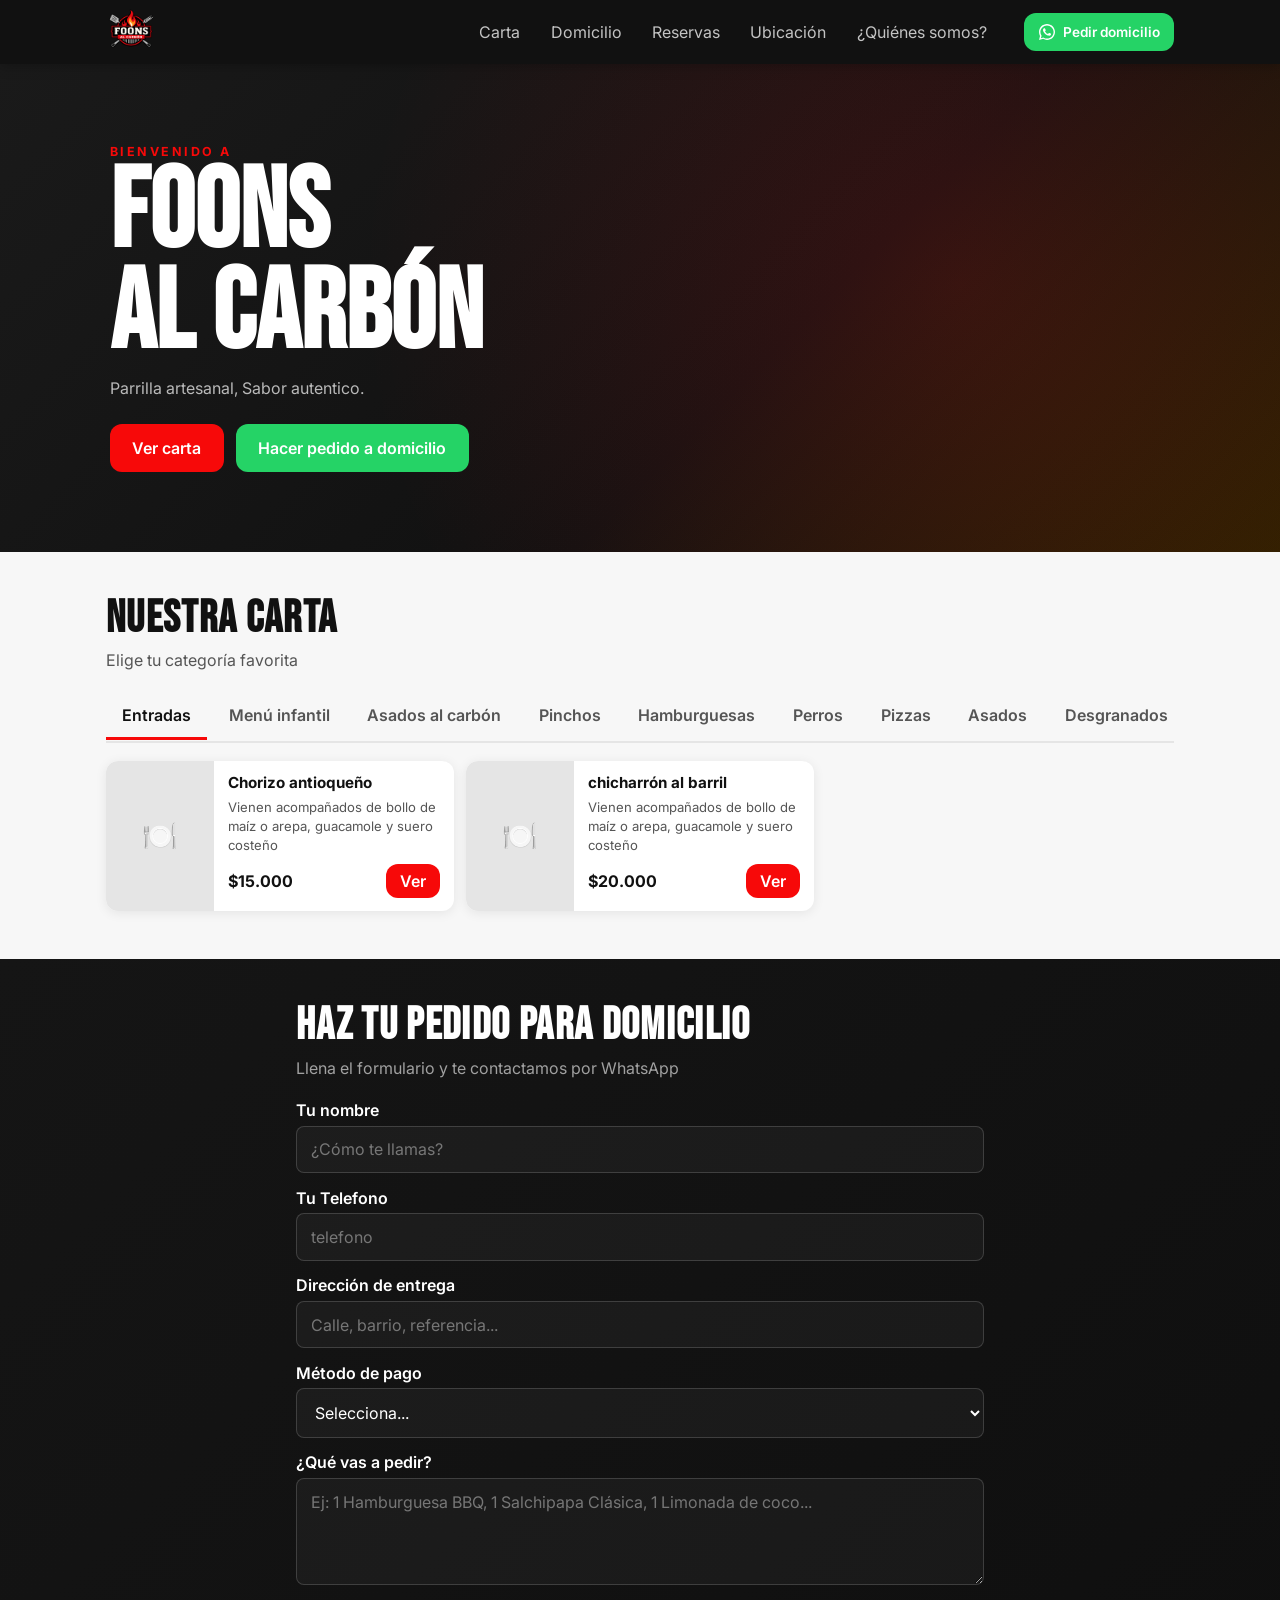
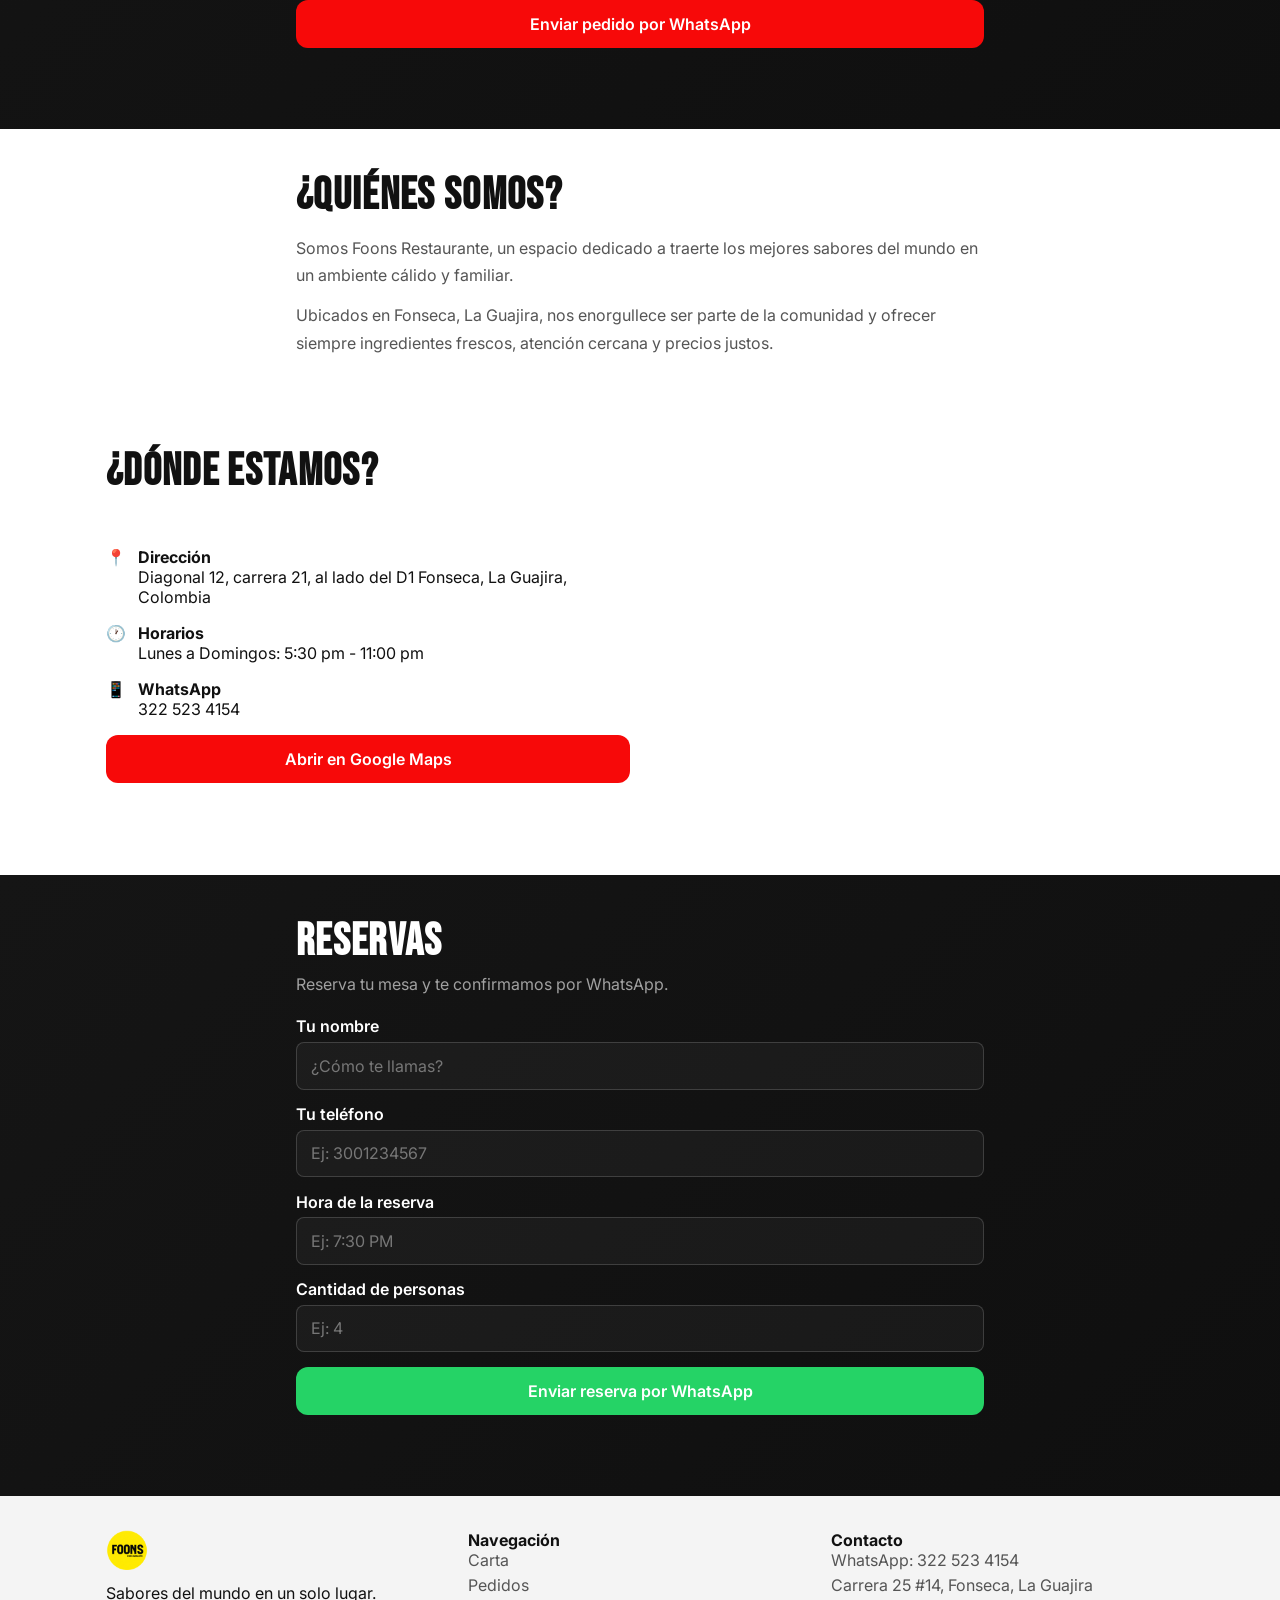
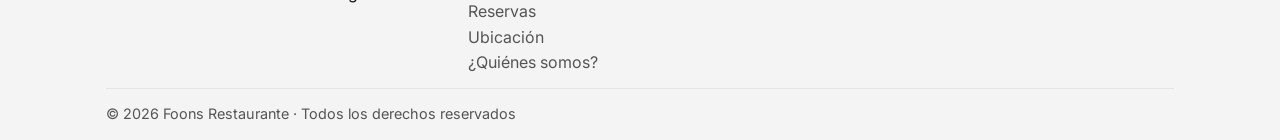
==== commit 98c8ee71: "update: actualizar precios de productos de foons restaurante, agregar un nuevo producto que se llama" ====
--- a/foons_carbon/foons-carbon.html
+++ b/foons_carbon/foons-carbon.html
@@ -1717,7 +1717,7 @@
             <span>📍</span>
             <div>
               <strong>Dirección</strong>
-              <p>Carrera 25 #14, Fonseca, La Guajira, Colombia</p>
+              <p>Diagonal 12, carrera 21, al lado del D1 Fonseca, La Guajira, Colombia</p>
             </div>
           </div>
           <div class="dato">
@@ -1731,7 +1731,7 @@
             <span>📱</span>
             <div>
               <strong>WhatsApp</strong>
-              <p><a href="https://wa.me/573225234154" target="_blank" rel="noopener">322 523 4154</a></p>
+              <p><a href="https://wa.me/573216761018" target="_blank" rel="noopener">322 523 4154</a></p>
             </div>
           </div>
           <a href="https://maps.google.com/?q=Foons+Restaurante+y+Pizzeria,+Fonseca,+La+Guajira,+Colombia"
